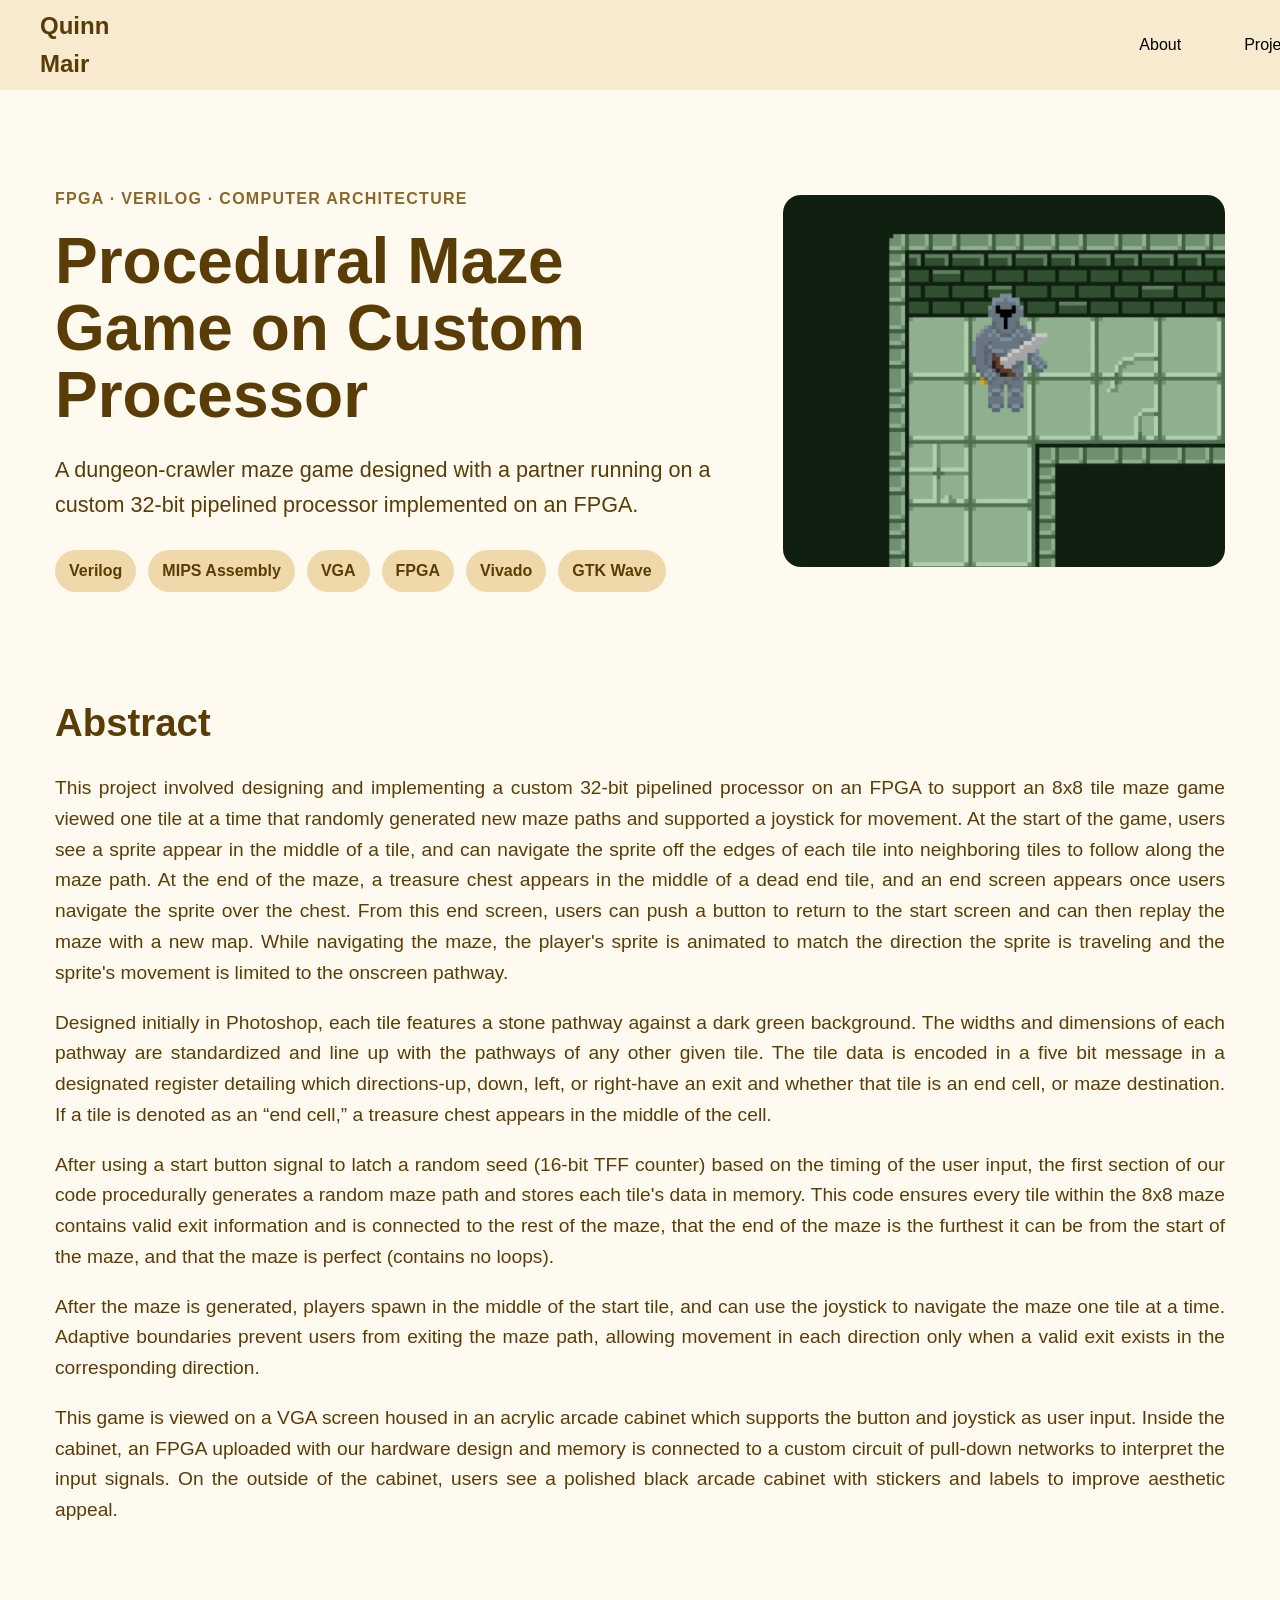
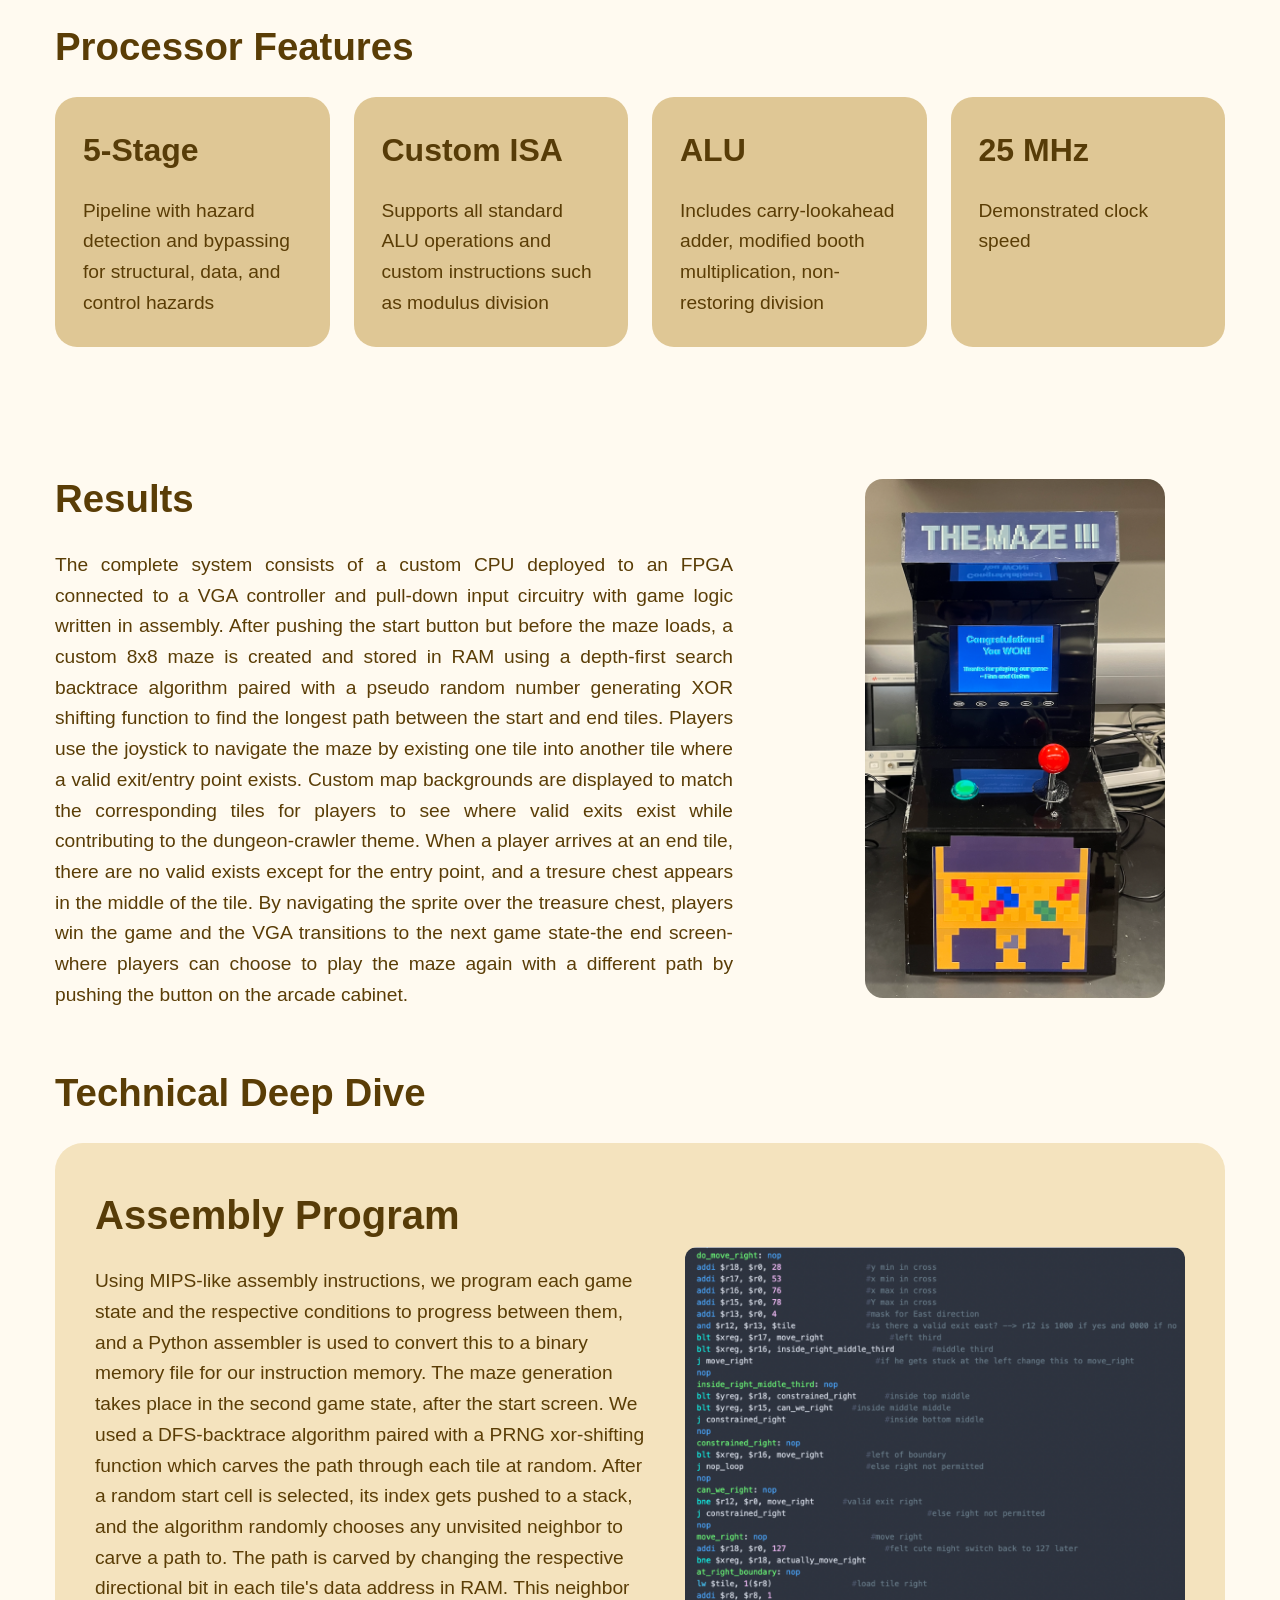
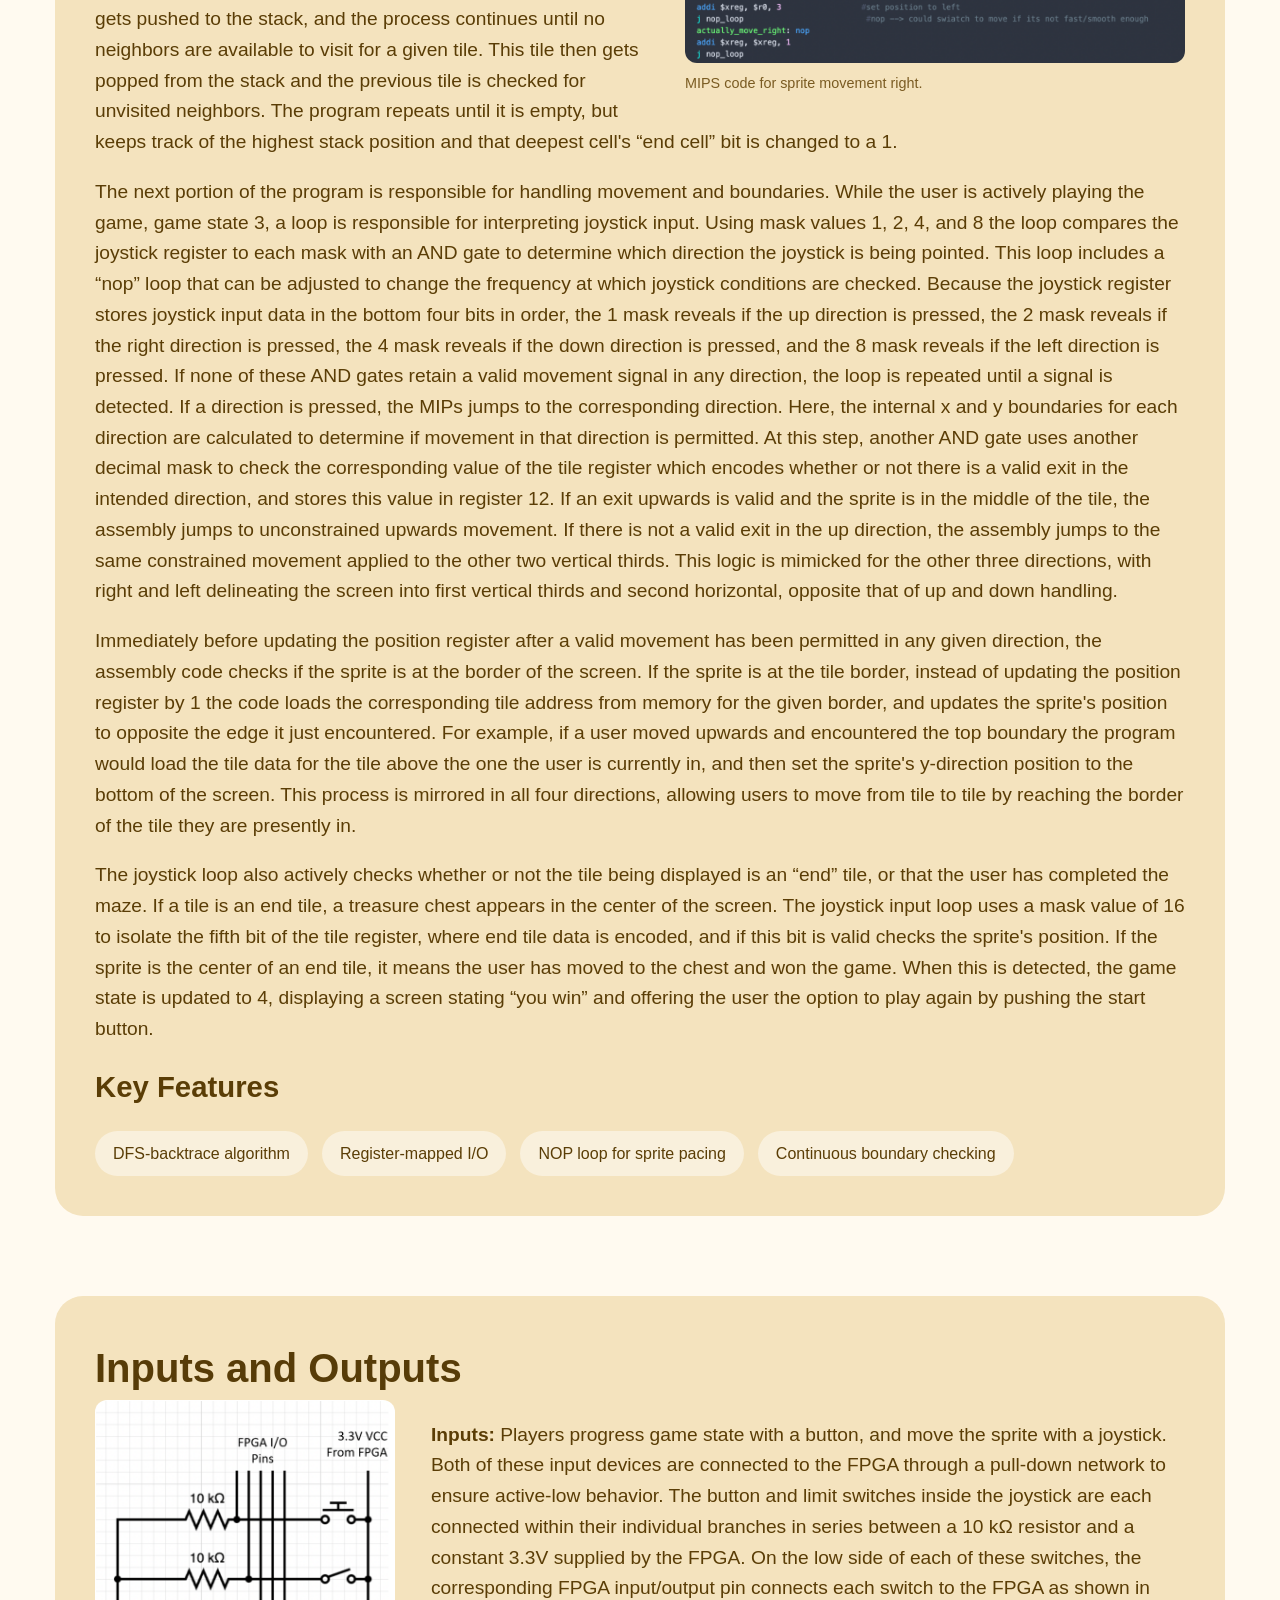
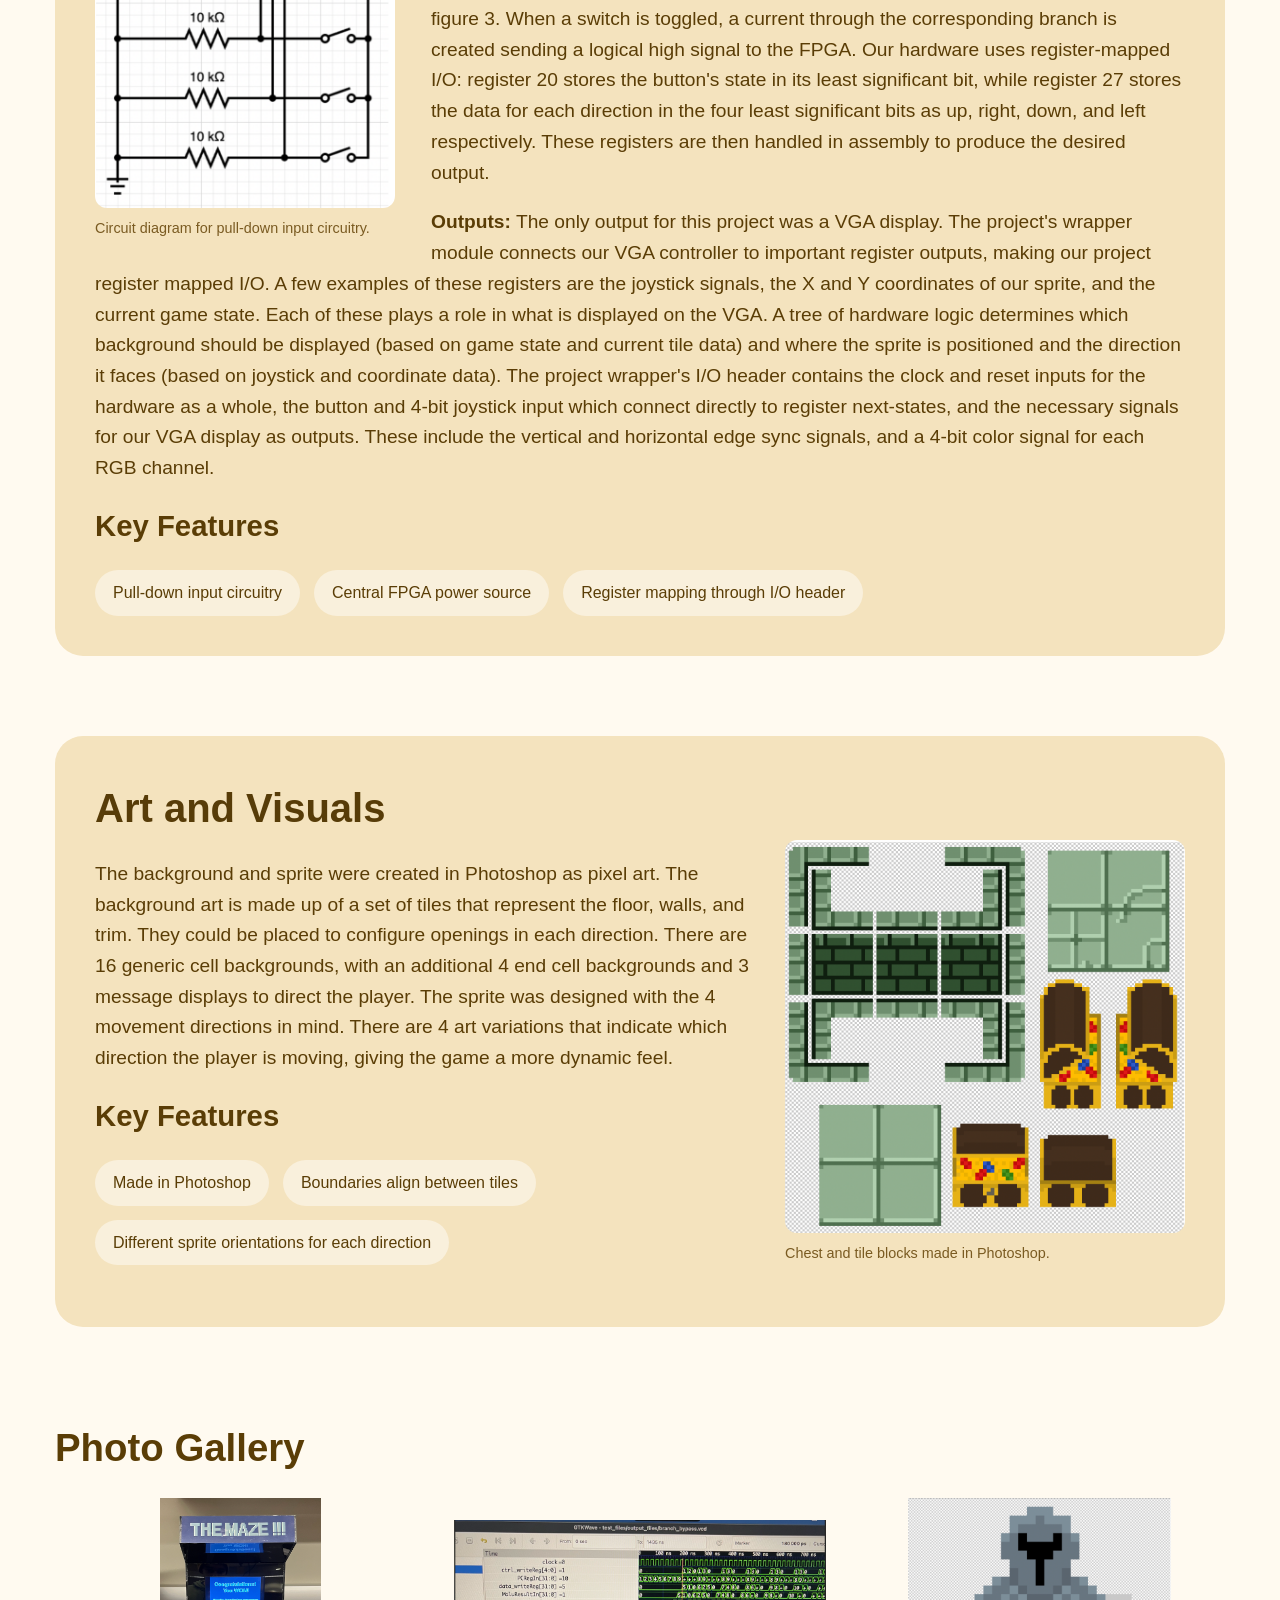
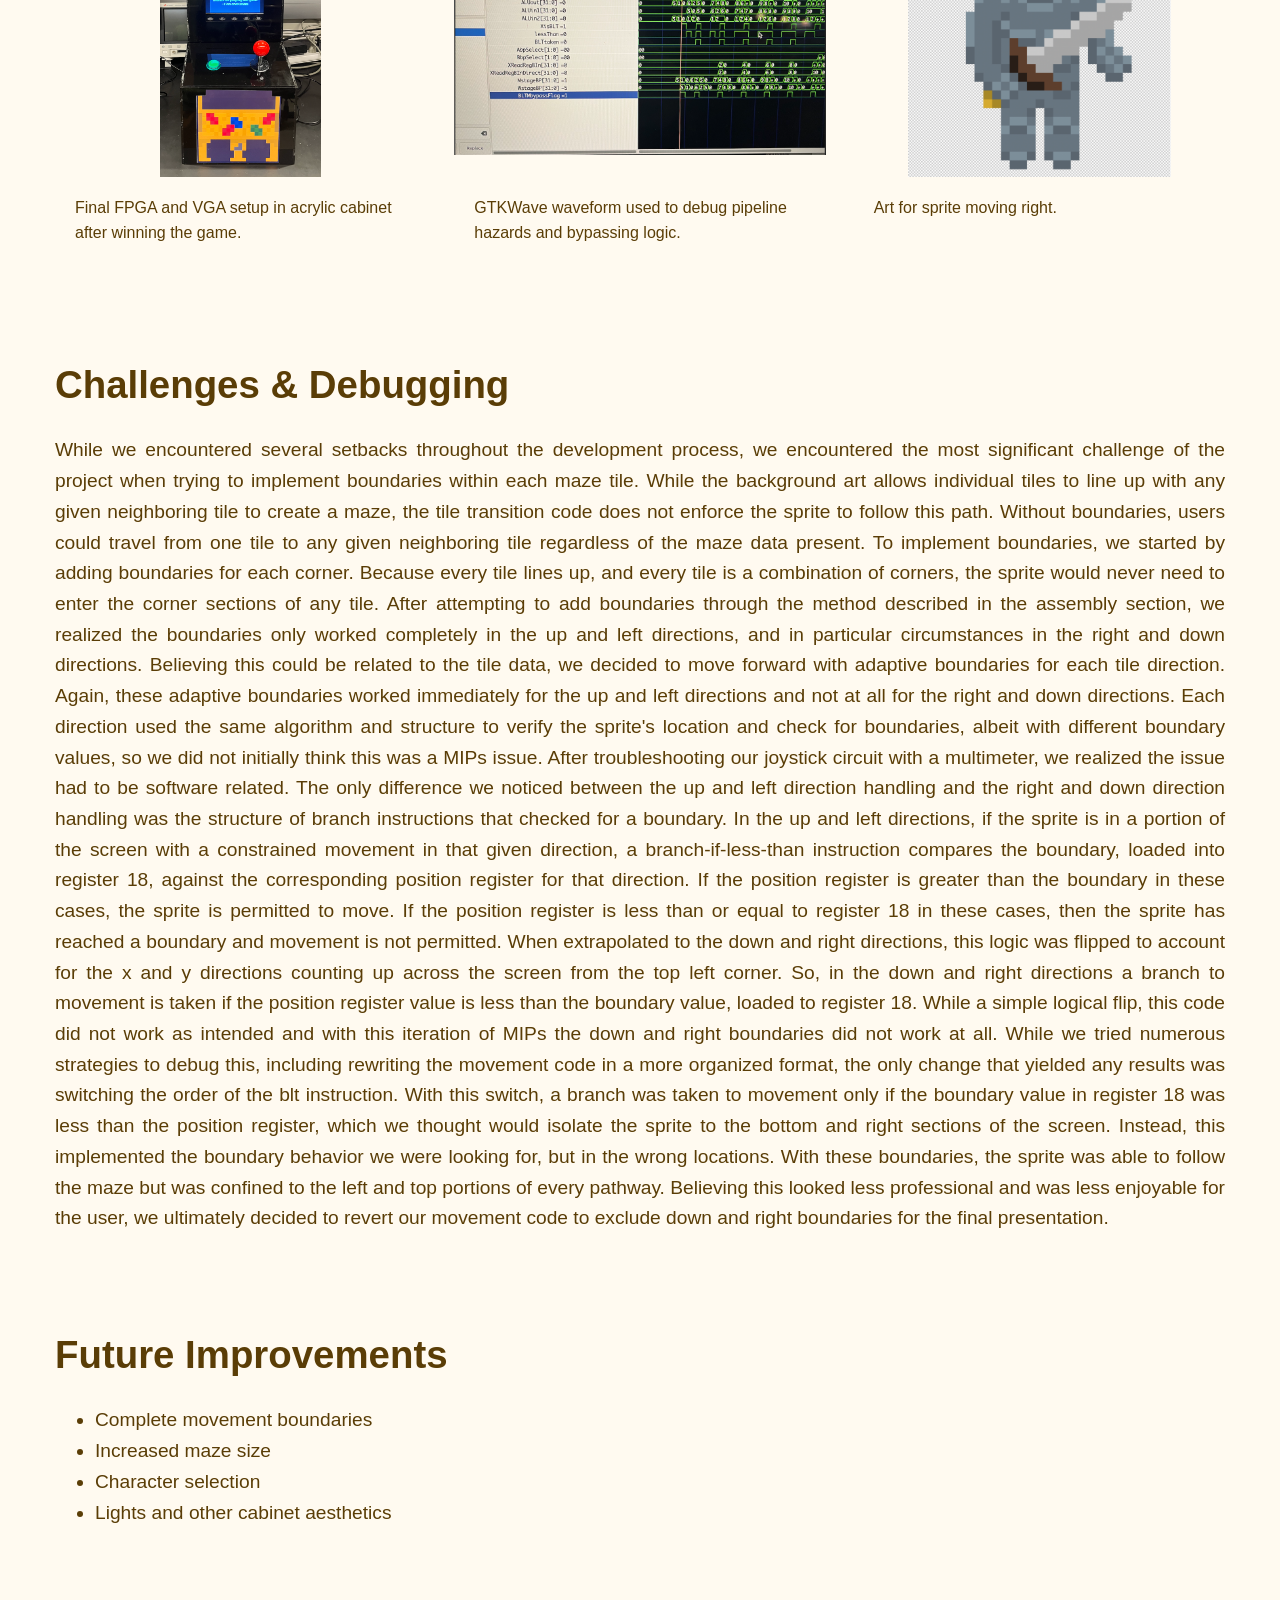
==== 250CPU.html @ e6c14840 "adding new page" ====
<!DOCTYPE html>
<html lang="en">


<head>
    <title>quinnmair.com</title>
    <link rel="stylesheet" href="portfolioStylesheet.css"> 
    <link href="https://fonts.googleapis.com/css2?family=Inter:wght@300;400;600&display=swap" rel="stylesheet">
    <link rel="icon" type="image/png" href="sophHeadshot.png">
</head>

<body>
    <!--Header-->
    <div class="header" id="homepageHeader">
        <h5>Quinn Mair</h5>
        <div class="bannerButtons">
            <a href="portfoliohomepage.html" class="navLink">About</a>
            <a href="projectspage.html" class="navLink">Projects</a>
            <a href="contactlinks.html" class="navLink">Contact</a>    
        </div>
    </div>
    
    <main>

        <section class="hero">
          <div class="hero-text">
            <p class="eyebrow">FPGA · Verilog · Computer Architecture</p>
            <h1>Procedural Maze Game on Custom Processor</h1>
            <p class="subtitle">
              A dungeon-crawler maze game designed with a partner running on a custom 32-bit 
              pipelined processor implemented on an FPGA.
            </p>
    
            <div class="tags">
              <span>Verilog</span>
              <span>MIPS Assembly</span>
              <span>VGA</span>
              <span>FPGA</span>
              <span>Vivado</span>
              <span>GTK Wave</span>
            </div>
          </div>
    
          <img src="mazeTile.ong.png" alt="Maze game running on FPGA" class="hero-image" />
        </section>
    
        <section class="section">
          <h2>Abstract</h2>
          <p class="projectAbstractText">
            This project involved designing and implementing a custom 32-bit pipelined processor on an FPGA to
            support an 8x8 tile maze game viewed one tile at a time that randomly generated new maze paths and 
            supported a joystick for movement. At the start of the game, users see a sprite appear in the 
            middle of a tile, and can navigate the sprite off the edges of each tile into neighboring tiles to follow 
            along the maze path. At the end of the maze, a treasure chest appears in the middle of a dead end tile, and 
            an end screen appears once users navigate the sprite over the chest. From this end screen, users can 
            push a button to return to the start screen and can then replay the maze with a new map. While navigating 
            the maze, the player's sprite is animated to match the direction the sprite is traveling and the sprite's 
            movement is limited to the onscreen pathway.
          </p>
          <p class="projectAbstractText">
            Designed initially in Photoshop, each tile features a stone pathway against a dark green background. 
            The widths and dimensions of each pathway are standardized and line up with the pathways of any other 
            given tile. The tile data is encoded in a five bit message in a designated register detailing which 
            directions-up, down, left, or right-have an exit and whether that tile is an end cell, or maze destination. 
            If a tile is denoted as an “end cell,” a treasure chest appears in the middle of the cell.
          </p>
          <p class="projectAbstractText">
            After using a start button signal to latch a random seed (16-bit TFF counter) based on the timing of the 
            user input, the first section of our code procedurally generates a random maze path and stores each tile's 
            data in memory. This code ensures every tile within the 8x8 maze contains valid exit information and is 
            connected to the rest of the maze, that the end of the maze is the furthest it can be from the start of the 
            maze, and that the maze is perfect (contains no loops). 
          </p>
          <p class="projectAbstractText">
            After the maze is generated, players spawn in the middle of the start tile, and can use the joystick 
            to navigate the maze one tile at a time. Adaptive boundaries prevent users from exiting the maze path, 
            allowing movement in each direction only when a valid exit exists in the corresponding direction. 
          </p>
          <p class="projectAbstractText">
            This game is viewed on a VGA screen housed in an acrylic arcade cabinet which supports the button and 
            joystick as user input. Inside the cabinet, an FPGA uploaded with our hardware design and memory is 
            connected to a custom circuit of pull-down networks to interpret the input signals. On the outside of 
            the cabinet, users see a polished black arcade cabinet with stickers and labels to improve aesthetic appeal. 
          </p>
        </section>
    
        <section class="section">
          <h2>Processor Features</h2>
    
          <div class="results-grid">
            <div class="result-card">
              <h3>5-Stage</h3>
              <p>Pipeline with hazard detection and bypassing for structural, data, and control hazards</p>
            </div>
            <div class="result-card">
              <h3>Custom ISA</h3>
              <p>Supports all standard ALU operations and custom instructions such as modulus division</p>
            </div>
            <div class="result-card">
              <h3>ALU</h3>
              <p>Includes carry-lookahead adder, modified booth multiplication, non-restoring division</p>
            </div>
            <div class="result-card">
              <h3>25 MHz</h3>
              <p>Demonstrated clock speed</p>
            </div>
          </div>
        </section>
    
        <section class="ThreeFiftyresultsSectionSplit">  <!-- class was originally hero-img we think?-->
          <div>
            <h2>Results</h2>
            <p class="projectAbstractText">
              The complete system consists of a custom CPU deployed to an FPGA connected to a VGA controller and
              pull-down input circuitry with game logic written in assembly. After pushing the start button but before the maze loads,
              a custom 8x8 maze is created and stored in RAM using a depth-first search backtrace algorithm paired with a pseudo random 
              number generating XOR shifting function to find the longest path between the start and end tiles. Players use the joystick
              to navigate the maze by existing one tile into another tile where a valid exit/entry point exists. Custom map backgrounds
              are displayed to match the corresponding tiles for players to see where valid exits exist while contributing to the 
              dungeon-crawler theme. When a player arrives at an end tile, there are no valid exists except for the entry point, and a 
              tresure chest appears in the middle of the tile. By navigating the sprite over the treasure chest, players win the game 
              and the VGA transitions to the next game state-the end screen-where players can choose to play the maze again with a 
              different path by pushing the button on the arcade cabinet.
            </p>
            <!-- BULLET POINTS IN RESULTS
            <ul>
              <li>Five-stage instruction pipeline</li>
              <li>Hazard detection and forwarding</li>
              <li>Memory-mapped graphics interface</li>
              <li>VGA timing and pixel generation</li>
            </ul>
            -->
          </div>
    
          <img src="mazePic.png" alt="Full maze arcade cabinet" class="results-image" />
        </section>
    
        <section class="section">
            <h2>Technical Deep Dive</h2>
          
            <div class="deep-dive">
          
              <!-- BLOCK 1 -->
          
              <div class="deep-dive-block">
          
                <div class="deep-dive-text">
                  <h3>Assembly Program</h3>

                  <figure class="wrapped-figure">
                    <img src="movementRightMIPS.png" alt="Assembly code screenshot" />
                    <figcaption>
                      MIPS code for sprite movement right.
                    </figcaption>
                  </figure>
          
                  <p>
                    Using MIPS-like assembly instructions, we program each game state and the respective conditions to progress 
                    between them, and a Python assembler is used to convert this to a binary memory file for our instruction memory. 
                    The maze generation takes place in the second game state, after the start screen. We used a DFS-backtrace algorithm 
                    paired with a PRNG xor-shifting function which carves the path through each tile at random. After a random start 
                    cell is selected, its index gets pushed to a stack, and the algorithm randomly chooses any unvisited neighbor 
                    to carve a path to. The path is carved by changing the respective directional bit in each tile's data address 
                    in RAM. This neighbor gets pushed to the stack, and the process continues until no neighbors are available to 
                    visit for a given tile. This tile then gets popped from the stack and the previous tile is checked for unvisited 
                    neighbors. The program repeats until it is empty, but keeps track of the highest stack position and that deepest 
                    cell's “end cell” bit is changed to a 1.
                  </p>
                  <p>
                    The next portion of the program is responsible for handling movement and boundaries. While the user is actively 
                    playing the game, game state 3, a loop is responsible for interpreting joystick input. Using mask values 1, 2, 4, 
                    and 8 the loop compares the joystick register to each mask with an AND gate to determine which direction the 
                    joystick is being pointed. This loop includes a “nop” loop that can be adjusted to change the frequency at which 
                    joystick conditions are checked. Because the joystick register stores joystick input data in the bottom four bits 
                    in order, the 1 mask reveals if the up direction is pressed, the 2 mask reveals if the right direction is pressed, 
                    the 4 mask reveals if the down direction is pressed, and the 8 mask reveals if the left direction is pressed. If 
                    none of these AND gates retain a valid movement signal in any direction, the loop is repeated until a signal is 
                    detected. If a direction is pressed, the MIPs jumps to the corresponding direction. Here, the internal x and y 
                    boundaries for each direction are calculated to determine if movement in that direction is permitted. At this step, 
                    another AND gate uses another decimal mask to check the corresponding value of the tile register which encodes 
                    whether or not there is a valid exit in the intended direction, and stores this value in register 12.
                    If an exit upwards is valid and the sprite is in the middle of the tile, the assembly jumps to 
                    unconstrained upwards movement. If there is not a valid exit in the up direction, the assembly jumps to the same 
                    constrained movement applied to the other two vertical thirds. This logic is mimicked for the other three directions, 
                    with right and left delineating the screen into first vertical thirds and second horizontal, opposite that of up and 
                    down handling. 
                  </p>
                  <p>
                    Immediately before updating the position register after a valid movement has been permitted in any given direction, 
                    the assembly code checks if the sprite is at the border of the screen. If the sprite is at the tile border, 
                    instead of updating the position register by 1 the code loads the corresponding tile address from memory for the 
                    given border, and updates the sprite's position to opposite the edge it just encountered. For example, if a user 
                    moved upwards and encountered the top boundary the program would load the tile data for the tile above the one the 
                    user is currently in, and then set the sprite's y-direction position to the bottom of the screen. This process is 
                    mirrored in all four directions, allowing users to move from tile to tile by reaching the border of the tile they 
                    are presently in. 
                  </p>
                  <p>
                    The joystick loop also actively checks whether or not the tile being displayed is an “end” tile, or that the user 
                    has completed the maze. If a tile is an end tile, a treasure chest appears in the center of the screen. The joystick 
                    input loop uses a mask value of 16 to isolate the fifth bit of the tile register, where end tile data is encoded, 
                    and if this bit is valid checks the sprite's position. If the sprite is the center of an end tile, it means the user 
                    has moved to the chest and won the game. When this is detected, the game state is updated to 4, displaying a screen 
                    stating “you win” and offering the user the option to play again by pushing the start button. 
                  </p>
          
                  <div class="highlight-box">
                    <h4>Key Features</h4>
                    <ul class="feature-list">
                      <li>DFS-backtrace algorithm</li>
                      <li>Register-mapped I/O</li>
                      <li>NOP loop for sprite pacing</li>
                      <li>Continuous boundary checking</li>
                    </ul>
                  </div>
                </div>
          
          
              </div>
          
              <!-- BLOCK 2 -->
          
              <div class="deep-dive-block reverse">
        
          
                <div class="deep-dive-text">
                  <h3>Inputs and Outputs</h3>

                  <figure class="wrapped-figure left">
                    <img src="350MazeIODiagram.png" alt="I/O circuit diagram" />
                    <figcaption>
                      Circuit diagram for pull-down input circuitry.
                    </figcaption>
                  </figure>
          
                  <p>
                    <strong>Inputs:</strong> Players progress game state with a button, and move the sprite with a joystick. Both of 
                    these input devices are connected to the FPGA through a pull-down network to ensure active-low behavior. The button 
                    and limit switches inside the joystick are each connected within their individual branches in series between a 10 kΩ 
                    resistor and a constant 3.3V supplied by the FPGA. On the low side of each of these switches, the corresponding FPGA 
                    input/output pin connects each switch to the FPGA as shown in figure 3. When a switch is toggled, a current through 
                    the corresponding branch is created sending a logical high signal to the FPGA. Our hardware uses register-mapped I/O: 
                    register 20 stores the button's state in its least significant bit, while register 27 stores the data for each 
                    direction in the four least significant bits as up, right, down, and left respectively. These registers are then 
                    handled in assembly to produce the desired output.
                  </p>
          
                  <p>
                    <strong>Outputs:</strong> The only output for this project was a VGA display. The project's wrapper module 
                    connects our VGA controller to important register outputs, making our project register mapped I/O. A few examples 
                    of these registers are the joystick signals, the X and Y coordinates of our sprite, and the current game state. 
                    Each of these plays a role in what is displayed on the VGA. A tree of hardware logic determines which background 
                    should be displayed (based on game state and current tile data) and where the sprite is positioned and the direction 
                    it faces (based on joystick and coordinate data). The project wrapper's I/O header contains the clock and reset 
                    inputs for the hardware as a whole, the button and 4-bit joystick input which connect directly to register 
                    next-states, and the necessary signals for our VGA display as outputs. These include the vertical and horizontal 
                    edge sync signals, and a 4-bit color signal for each RGB channel.
                  </p>

          
                  <div class="highlight-box">
                    <h4>Key Features</h4>
                    <ul class="feature-list">
                      <li>Pull-down input circuitry</li>
                      <li>Central FPGA power source</li>
                      <li>Register mapping through I/O header</li>
                    </ul>
                  </div>
                </div>

          
              </div>

              <!-- BLOCK 3 -->
          
              <div class="deep-dive-block">
          
                <div class="deep-dive-text">
                  <h3>Art and Visuals</h3>

                  <figure class="wrapped-figure art">
                    <img src="350CPUArt.png" alt="Sample chest and tile blocks" />
                    <figcaption>
                      Chest and tile blocks made in Photoshop.
                    </figcaption>
                  </figure>
          
                  <p>
                    The background and sprite were created in Photoshop as pixel art. The background art is made up of a set of 
                    tiles that represent the floor, walls, and trim. They could be placed to configure openings in each direction. 
                    There are 16 generic cell backgrounds, with an additional 4 end cell backgrounds and 3 message displays to direct 
                    the player. The sprite was designed with the 4 movement directions in mind. There are 4 art variations that 
                    indicate which direction the player is moving, giving the game a more dynamic feel.
                  </p>
          
                  <div class="highlight-box">
                    <h4>Key Features</h4>
                    <ul class="feature-list">
                      <li>Made in Photoshop</li>
                      <li>Boundaries align between tiles</li>
                      <li>Different sprite orientations for each direction</li>
                    </ul>
                  </div>
                </div>
          
          
              </div>

            </div>
          </section>

          
          <!-- PHOTO GALLERY -->


        <section class="section">
        <h2>Photo Gallery</h2>

        <div class="gallery">

            <figure class="gallery-item">
            <img src="mazePic.png" alt="Full VGA setup and display cabinet" />
            <figcaption>
                Final FPGA and VGA setup in acrylic cabinet after winning the game.
            </figcaption>
            </figure>

            <figure class="gallery-item">
            <img src="GTKwaveSS.png" alt="Simulation waveform" />
            <figcaption>
                GTKWave waveform used to debug pipeline hazards and bypassing logic.
            </figcaption>
            </figure>

            <figure class="gallery-item">
            <img src="350SpriteRight.png" alt="Sample sprite image" />
            <figcaption>
                Art for sprite moving right.
            </figcaption>
            </figure>

        </div>
        </section>
    
        <section class="section">
          <h2>Challenges & Debugging</h2>
          <p class="projectAbstractText">
            While we encountered several setbacks throughout the development process, we encountered the most significant challenge 
            of the project when trying to implement boundaries within each maze tile. While the background art allows individual tiles 
            to line up with any given neighboring tile to create a maze, the tile transition code does not enforce the sprite to follow 
            this path. Without boundaries, users could travel from one tile to any given neighboring tile regardless of the maze data 
            present. To implement boundaries, we started by adding boundaries for each corner. Because every tile lines up, and every 
            tile is a combination of corners, the sprite would never need to enter the corner sections of any tile. After attempting to 
            add boundaries through the method described in the assembly section, we realized the boundaries only worked completely in 
            the up and left directions, and in particular circumstances in the right and down directions. Believing this could be 
            related to the tile data, we decided to move forward with adaptive boundaries for each tile direction. Again, these adaptive 
            boundaries worked immediately for the up and left directions and not at all for the right and down directions. Each 
            direction used the same algorithm and structure to verify the sprite's location and check for boundaries, albeit with 
            different boundary values, so we did not initially think this was a MIPs issue. After troubleshooting our joystick circuit 
            with a multimeter, we realized the issue had to be software related. The only difference we noticed between the up and left 
            direction handling and the right and down direction handling was the structure of branch instructions that checked for a 
            boundary. In the up and left directions, if the sprite is in a portion of the screen with a constrained movement in that 
            given direction, a branch-if-less-than instruction compares the boundary, loaded into register 18, against the corresponding 
            position register for that direction. If the position register is greater than the boundary in these cases, the sprite is 
            permitted to move. If the position register is less than or equal to register 18 in these cases, then the sprite has reached 
            a boundary and movement is not permitted. When extrapolated to the down and right directions, this logic was flipped to 
            account for the x and y directions counting up across the screen from the top left corner. So, in the down and right directions 
            a branch to movement is taken if the position register value is less than the boundary value, loaded to register 18. While a 
            simple logical flip, this code did not work as intended and with this iteration of MIPs the down and right boundaries did 
            not work at all. While we tried numerous strategies to debug this, including rewriting the movement code in a more organized 
            format, the only change that yielded any results was switching the order of the blt instruction. With this switch, a branch 
            was taken to movement only if the boundary value in register 18 was less than the position register, which we thought would 
            isolate the sprite to the bottom and right sections of the screen. Instead, this implemented the boundary behavior we were 
            looking for, but in the wrong locations. With these boundaries, the sprite was able to follow the maze but was confined to 
            the left and top portions of every pathway. Believing this looked less professional and was less enjoyable for the user, we 
            ultimately decided to revert our movement code to exclude down and right boundaries for the final presentation. 
          </p>
        </section>
    
        <section class="section">
          <h2>Future Improvements</h2>
          <ul>
            <li>Complete movement boundaries</li>
            <li>Increased maze size</li>
            <li>Character selection</li>
            <li>Lights and other cabinet aesthetics</li>
          </ul>
        </section>
    
      </main>

</body>


</html>
---- portfolioStylesheet.css ----
body {
  margin: 0;
  padding: 0;
  overflow-x: hidden; /* cuts off overflowing width*/
  overflow-y: auto;  /*gives scroll bar when scrolling-switch to scroll to turn off*/
  font-family: 'Inter', sans-serif;
  background-color: #fff8ea;
}

/*Header*/

.header{
  display: flex;
  position: sticky; /*sticks when scrolling */
  top: 0; /* Sticks to the top of the viewport when scrolled */
  justify-content: left; /* centers items horizontally */
  align-items: center;     /* centers items vertically */
  height: 10vh;           /* optional, to center items in full view height  or use px for pixels*/
  background-color: #f8eace;
  gap: 110vh;  /*gap between items in flexbox*/
  padding: 0 40px;
}

.bannerButtons{
  display: flex;
  justify-content: center; /* centers items horizontally */
  align-items: center;     /* centers items vertically */
  gap: 7vh;  /*gap between items in flexbox*/
  padding: 0 40px;
}

.navLink{
  text-decoration: none;   /* removes default underline */
  color: #000;             /* or white if dark background */
  font-weight: 500;
  position: relative;      /* needed for underline animation */
  gap: 40vh;  /*gap between items in flexbox*/
}

.navLink::after {
  content: "";
  position: absolute;
  left: 0;
  bottom: -3px;            /* space below text */
  width: 0%;
  height: 2px;
  background-color: currentColor;  /* matches text color */
  transition: width 0.3s ease;
}

.navLink:hover::after {
  width: 100%;
}

/* About Info */

.pageHeadText{
  margin-top: 4%;
  margin-bottom: 3%
}

.homepagePanel{
  display: flex;
  width: 90%; 
  height: 100%;
  margin-left: 5%;  /* Add margin to the left */
  margin-right: 5%; /* Add margin to the right */
  margin-bottom: 10%;
  margin-top: 2%;
  justify-content: center;
  align-items: top;
  padding: 30;
  gap: 60px;
}

.panelText{
  display: flex;
  flex-direction: column;
  padding: 10;
  align-items: top;
  width: 100%;
}

.panelImage{
  display: flex;
  margin-top: 4%;
  flex-direction: column;
  padding: 10;
  align-items: top;
}

.image-fixed {
  width: 360px; /* 3:2 pixels width to height ratio */ 
  height: 480px;
}

.bannerButton{
  padding: 10px 20px;
  background-color: #f8eace;   /* slightly different than background */
  color: #452f04;
  border: none;                /* removes border */
  border-radius: 8px;          /* subtle rounding */
  cursor: pointer;             /* pointer finger on hover */
  transition: background-color 0.2s ease;
  font-size: 16px;
}

.bannerButton:hover {
  background-color: #fdd893;   /* slightly lighter on hover */
}

h3{
  font-size: 30pt;
  color: #573c08;
  margin: 0;
}

h4{
  font-size: 22pt;
  padding: 0;
  white-space: nowrap;
  margin: 0;
}

h5{
  font-size: 18pt;
  color: #573c08;
}

#aboutMeText{
  margin-top: 10px;
  font-size: 15pt;
  line-height: 1.5;
  padding: 0;
  padding: 0;
  color: #573c08;
  text-align: justify;
}

#aboutMeTitle{
  margin-top: 5px;
  color: #573c08;;
}


/* ProjectPage Style */

#ProjPageHeadText{
  margin-top: 3%;
  margin-bottom: 1%;
}

.projectGrid {
  display: grid;
  grid-template-columns: repeat(3, 300px);
  justify-content: center;   /* centers the whole grid */
  gap: 24px;
  max-width: 1200px;
  margin: 50px auto;
}

.projectCard {
  display: flex;
  flex-direction: column;
  text-decoration: none;
  color: white;
  background-color: #dbc7a0;
  border-radius: 22px;
  overflow: hidden;
  padding: 26px;
  cursor: pointer;
  transition: transform 0.2s ease, box-shadow 0.2s ease;
  height: 480px;
}

.projectCard:hover {
  transform: translateY(-4px);
  box-shadow: 0 18px 35px rgba(0, 0, 0, 0.18);
}

.projectCard img {
  width: 100%;
  height: 300px;
  object-fit: contain;
  border-radius: 16px;
  margin-bottom: 28px;
}

.projectImageBox {
  width: 100%;
  height: 160px;          /* or use aspect-ratio below */
  border-radius: 14px;
  overflow: hidden;
}

.projectImageBox img {
  width: 100%;
  height: 100%;
  object-fit: cover;      /*  fills box */
  display: block;
}

.projectCard:active {
  transform: translateY(-1px);
}

.projectCardText h3 {
  font-size: 1.6rem;
  margin: 20px 0 20px 0;    /*margin: top right bottom left */
}

.projectCardText p {
  font-size: 0.9rem;
  line-height: 1.5;
  margin: 0 0 20px 0;
  color: #3f2b02
}



/* Single Project Page Styling */


* {
  box-sizing: border-box;
}

body {
  margin: 0;
  font-family: Arial, sans-serif;
  background: #fffaf0;
  color: #5a3d06;
  line-height: 1.6;
}

.navbar {
  height: 92px;
  padding: 0 36px;
  background: #f7e7c5;
  display: flex;
  align-items: center;
  justify-content: space-between;
}

.logo {
  font-size: 1.7rem;
  font-weight: 700;
  color: #5a3d06;
  text-decoration: none;
}

nav a {
  margin-left: 48px;
  color: #111;
  text-decoration: none;
  font-size: 1.1rem;
}

main {
  max-width: 1250px;
  margin: 0 auto;
  padding: 80px 40px;
}

.hero {
  display: grid;
  grid-template-columns: 1.2fr 0.8fr;
  gap: 64px;
  align-items: center;
  margin-bottom: 100px;
}

.projectAbstractText{
  text-align: justify;
}

.eyebrow {
  font-weight: 700;
  letter-spacing: 0.08em;
  text-transform: uppercase;
  color: #8a6827;
}

h1 {
  font-size: 4rem;
  line-height: 1.05;
  margin: 12px 0 24px;
}

.subtitle {
  font-size: 1.35rem;
  max-width: 720px;
}

.tags {
  display: flex;
  flex-wrap: wrap;
  gap: 12px;
  margin-top: 28px;
}

.tags span {
  background: #efd9aa;
  padding: 8px 14px;
  border-radius: 999px;
  font-weight: 700;
}

.hero-image,
.content-image {
  width: 100%;
  border-radius: 18px;
  object-fit: cover;
}

.section {
  margin-bottom: 90px;
}

.section h2 {
  font-size: 2.4rem;
  margin-bottom: 20px;
}

.ThreeFiftyresultsSectionSplit p,
.ThreeFiftyresultsSectionSplit li {
  font-size: 1.2rem;
  line-height: 1.6;
}

.ThreeFiftyresultsSectionSplit h2 {
  font-size: 2.4rem;
  margin-bottom: 20px;
}

.ThreeFiftyresultsSectionSplit ul {
  margin-top: 24px;
  padding-left: 32px;
}

.ThreeFiftyresultsSectionSplit{
  display: grid;
  grid-template-columns: 1fr 420px;
  justify-items: center;
  justify-content: center;
  gap: 72px;
}

.results-image{
  height: auto;
  width: 300px;
  margin-top: 10%;
  border-radius: 18px;
}

.results-imageBridge{     /* Nyakuza bridge results pic */
  height: 560px;
  width: auto;
  margin-top: 10%;
  border-radius: 18px;
}

.section p,
.section li {
  font-size: 1.2rem;
}

.results-grid,
.card-grid {
  display: grid;
  grid-template-columns: repeat(4, 1fr);
  gap: 24px;
}

.result-card,
.info-card {
  background: #dfc795;
  padding: 28px;
  border-radius: 22px;
}

.result-card h3 {
  font-size: 2rem;
  margin: 0;
}

.result-card p,
.info-card p {
  margin-bottom: 0;
}


/* =========================================
   TECHNICAL DEEP DIVE
========================================= */

.deep-dive {
  display: flex;
  flex-direction: column;
  gap: 80px;
}

.deep-dive-block {
  /*
  display: grid;
  grid-template-columns: 1fr 1.1fr;
  gap: 48px;
  align-items: start; */

  background: #f4e3be;
  border-radius: 28px;
  padding: 40px;
}

.wrapped-figure {
  float: right;
  width: 500px;
  max-width: 50%;
  margin: 0 0 24px 36px;
}

.wrapped-figure img {
  width: 100%;
  height: auto;
  display: block;
  border-radius: 12px;
}

.wrapped-figure figcaption {
  margin-top: 10px;
  font-size: 0.9rem;
  line-height: 1.4;
  color: #7a5b22;
}

.split {
  display: grid;
  grid-template-columns: 1fr 1fr;
  gap: 48px;
  align-items: center;
}

.feature-list {
  display: flex;
  flex-wrap: wrap;
  gap: 14px;

  list-style: none;
  padding: 0;
  margin: 20px 0 0 0;
}

.feature-list li {
  background: rgba(255,255,255,0.45);

  padding: 10px 18px;
  border-radius: 999px;

  font-size: 1rem;
  font-weight: 500;
}

.wrapped-figure.left {          /* Second deep dive for 350 */
  float: left;
  width: 300px;
  max-width: 50%;
  margin: 0 36px 24px 0;
}

.wrapped-figure.art{          /* Third deep dive for 350 */
  float: right;
  width: 400px;
  max-width: 50%;
  margin: 0 0 24px 36px;
}

/* =========================================
   PHOTO GALLERY
========================================= */

.gallery {
  display: grid;
  grid-template-columns: repeat(3, 1fr);
  gap: 28px;
}

.gallery-item {
  margin: 0;
  /* background: #f4e3be; */
  border-radius: 22px;
  overflow: hidden;

  transition: transform 0.25s ease;
}

.gallery-item:hover {
  transform: translateY(-6px);
}

.gallery-item img {
  width: 100%;
  aspect-ratio: 4 / 3;
  object-fit: contain;
  display: block;
}

.gallery-item figcaption {
  padding: 18px 20px;

  font-size: 1rem;
  line-height: 1.6;

  color: #5a3d06;
}


/*Bridge photo gallery*/


.gallery-item-bridge {
  margin: 0;
  /* background: #f4e3be; */
  /*border-radius: 22px; */
  overflow: hidden;

  transition: transform 0.25s ease;
}

.gallery-item-bridge img {
  width: 100%;
  aspect-ratio: 4 / 3;
  object-fit: contain;
  display: block;
}

.gallery-item-bridge figcaption {
  padding: 10px 20px; 

  font-size: 1rem;
  line-height: 1.6;
  text-align: center;

  color: #5a3d06;
}


/*End bridge photo gallery*/


@media (max-width: 900px) {
  .hero,
  .split {
    grid-template-columns: 1fr;
  }

  .results-grid,
  .card-grid,
  .gallery {
    grid-template-columns: 1fr;
  }

  h1 {
    font-size: 2.7rem;
  }

  nav a {
    margin-left: 20px;
  }

  main {
    padding: 50px 24px;
  }
}




/* =========================================
   Audio Windowing
========================================= */

.audioProcessFigure img{
  height: auto;
  width: 480px;
}

.audio-results-figure-grid {
  display: grid;
  grid-template-columns: repeat(2, 1fr);
  gap: 40px;

  margin-top: 40px;
  margin-bottom: 20px;
}

.audio-results-figure {
  margin: 0;
  text-align: center;
}

.audio-results-figure img {
  width: 100%;
  max-width: 550px;

  border-radius: 18px;

  display: block;
  margin: 0 auto 18px auto;
}

.audio-results-figure figcaption {
  font-size: 1rem;
  line-height: 1.6;

  color: #5a3d06;
}

.audio-results-caption {
  text-align: center;

  font-size: 1.2rem;
  font-style: italic;

  margin-top: 30px;
}

.audio-results-figure-single {
  margin: 50px auto 0 auto;
  text-align: center;
}

.audio-results-figure-single img {
  width: 100%;
  max-width: 900px;
  height: auto;

  display: block;
  margin: 0 auto;

  border-radius: 18px;
}

.audio-results-figure-single figcaption {
  margin-top: 18px;

  font-size: 1rem;
  line-height: 1.6;

  color: #5a3d06;
}

#audioFig4{
  height: auto;
  width: 200px;
}

/* =========================================
   LBLLC
========================================= */

.timeline {
  position: relative;

  margin-top: 50px;
  margin-left: 30px;

  border-left: 4px solid #dbc7a0;
}

.timeline-item {
  position: relative;
  padding-left: 40px;
  padding-bottom: 50px;
}

.timeline-dot {
  position: absolute;

  left: -12px;
  top: 6px;

  width: 20px;
  height: 20px;

  border-radius: 50%;

  background: #573c08;
  border: 4px solid #dbc7a0;
}

.timeline-content h3 {
  margin-top: 0;
  margin-bottom: 12px;

  color: #573c08;
  font-size: 1.6rem;
}

.timeline-content p {
  margin: 0;
}

.timeline-date {
  font-size: 0.9rem;
  font-weight: 700;
  letter-spacing: 0.05em;
  text-transform: uppercase;

  color: #8a6827;

  margin-bottom: 8px;
}
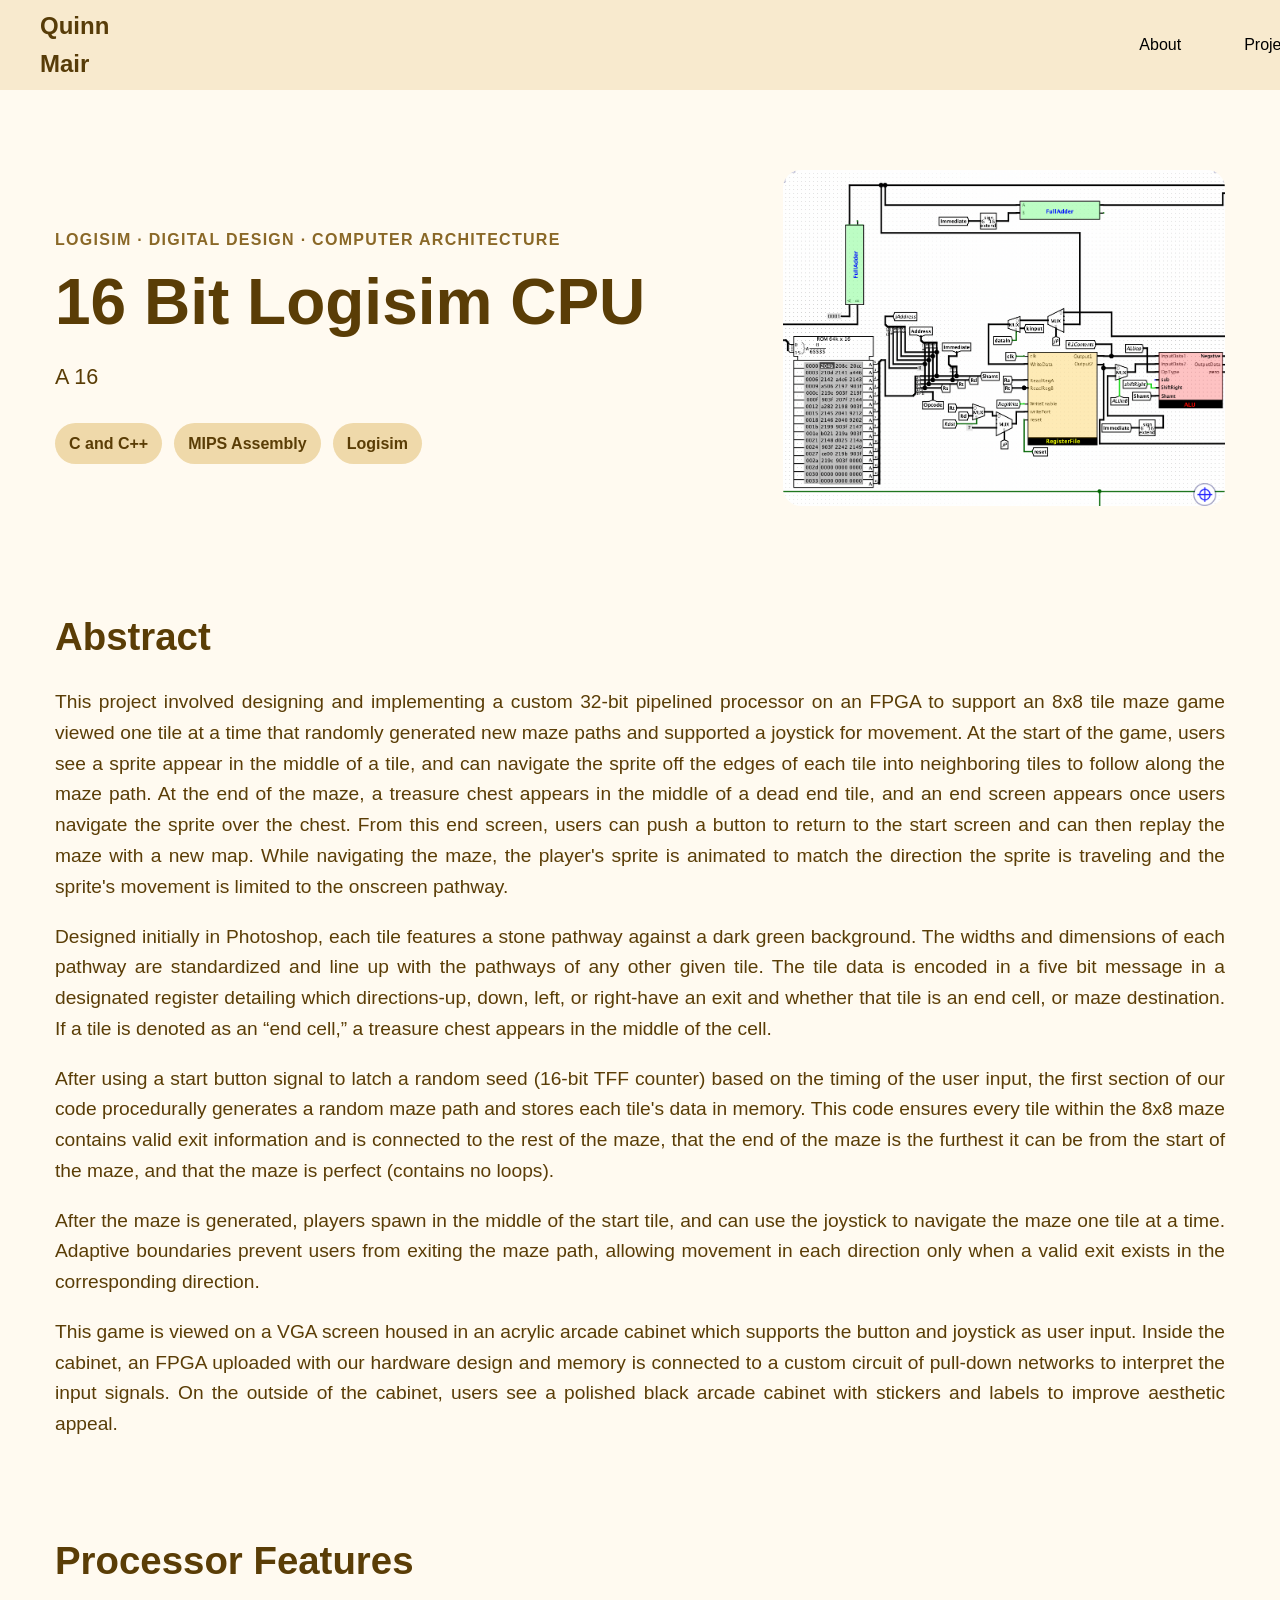
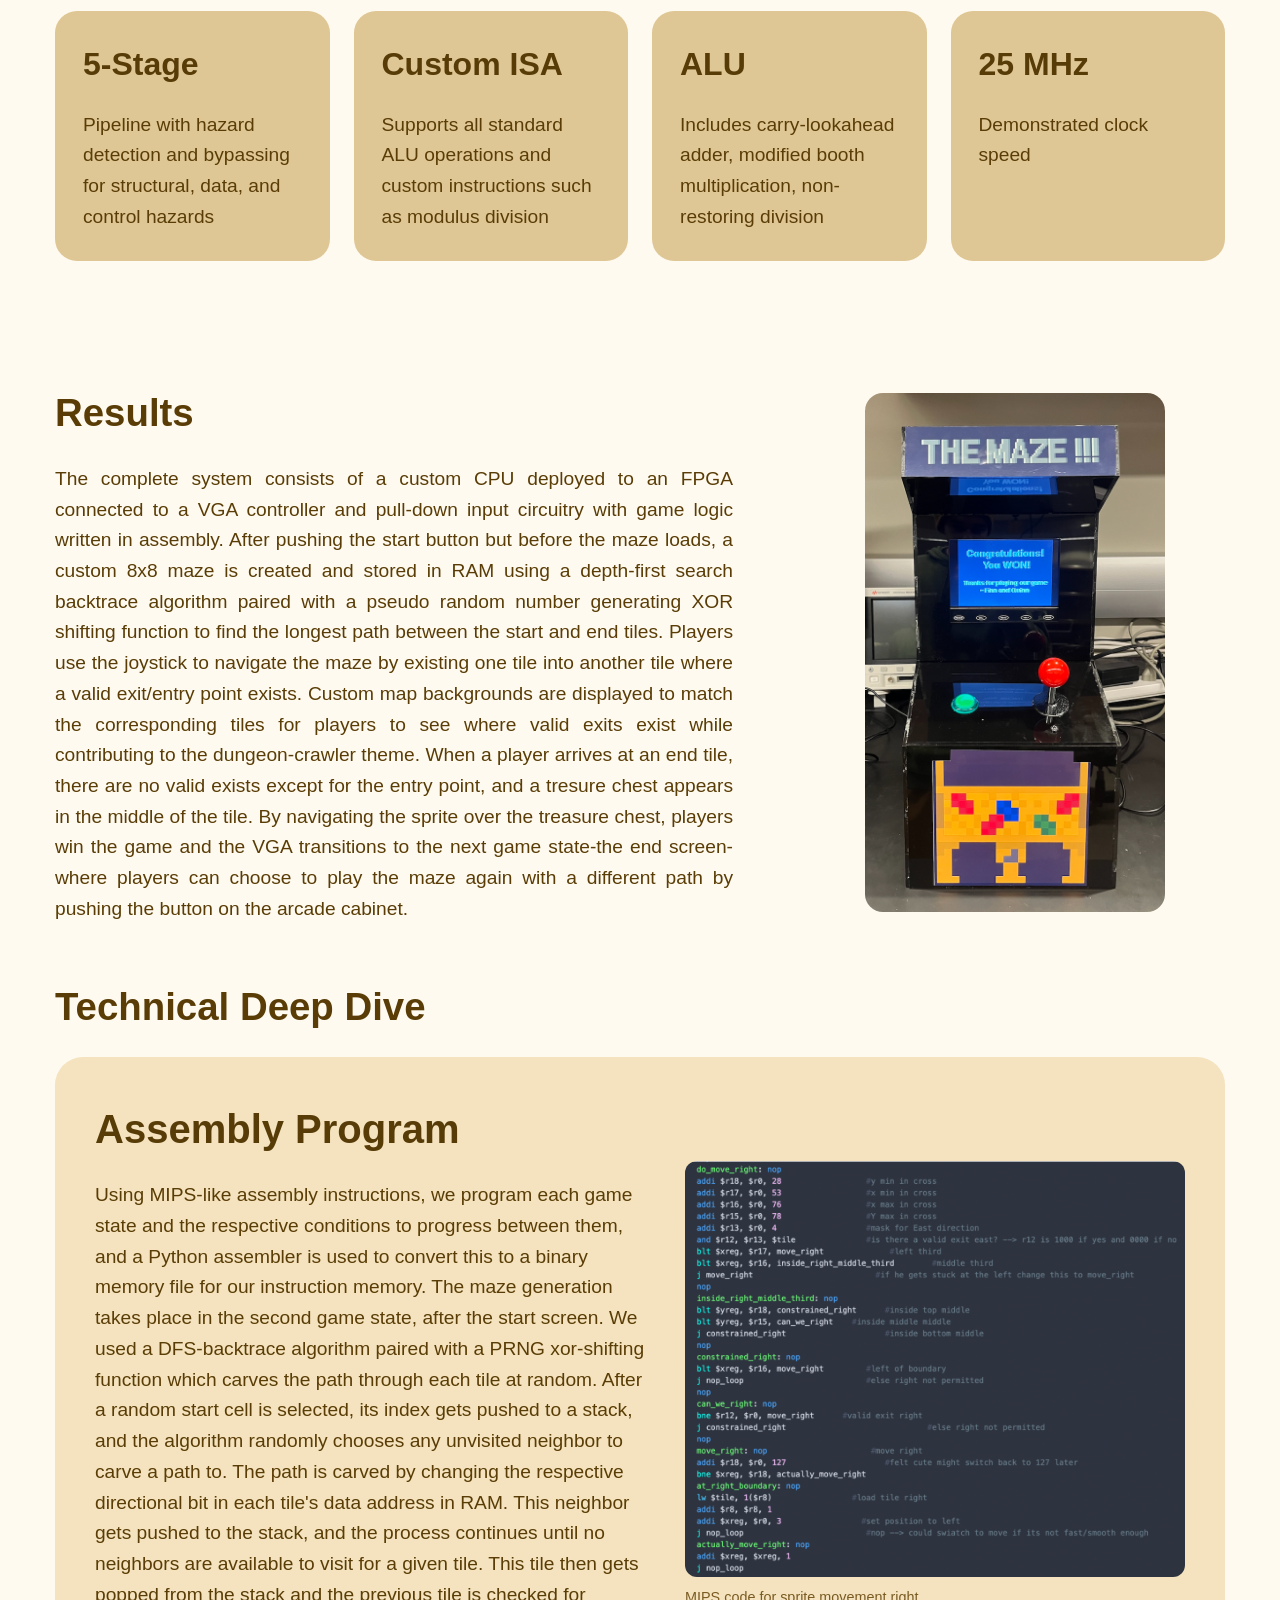
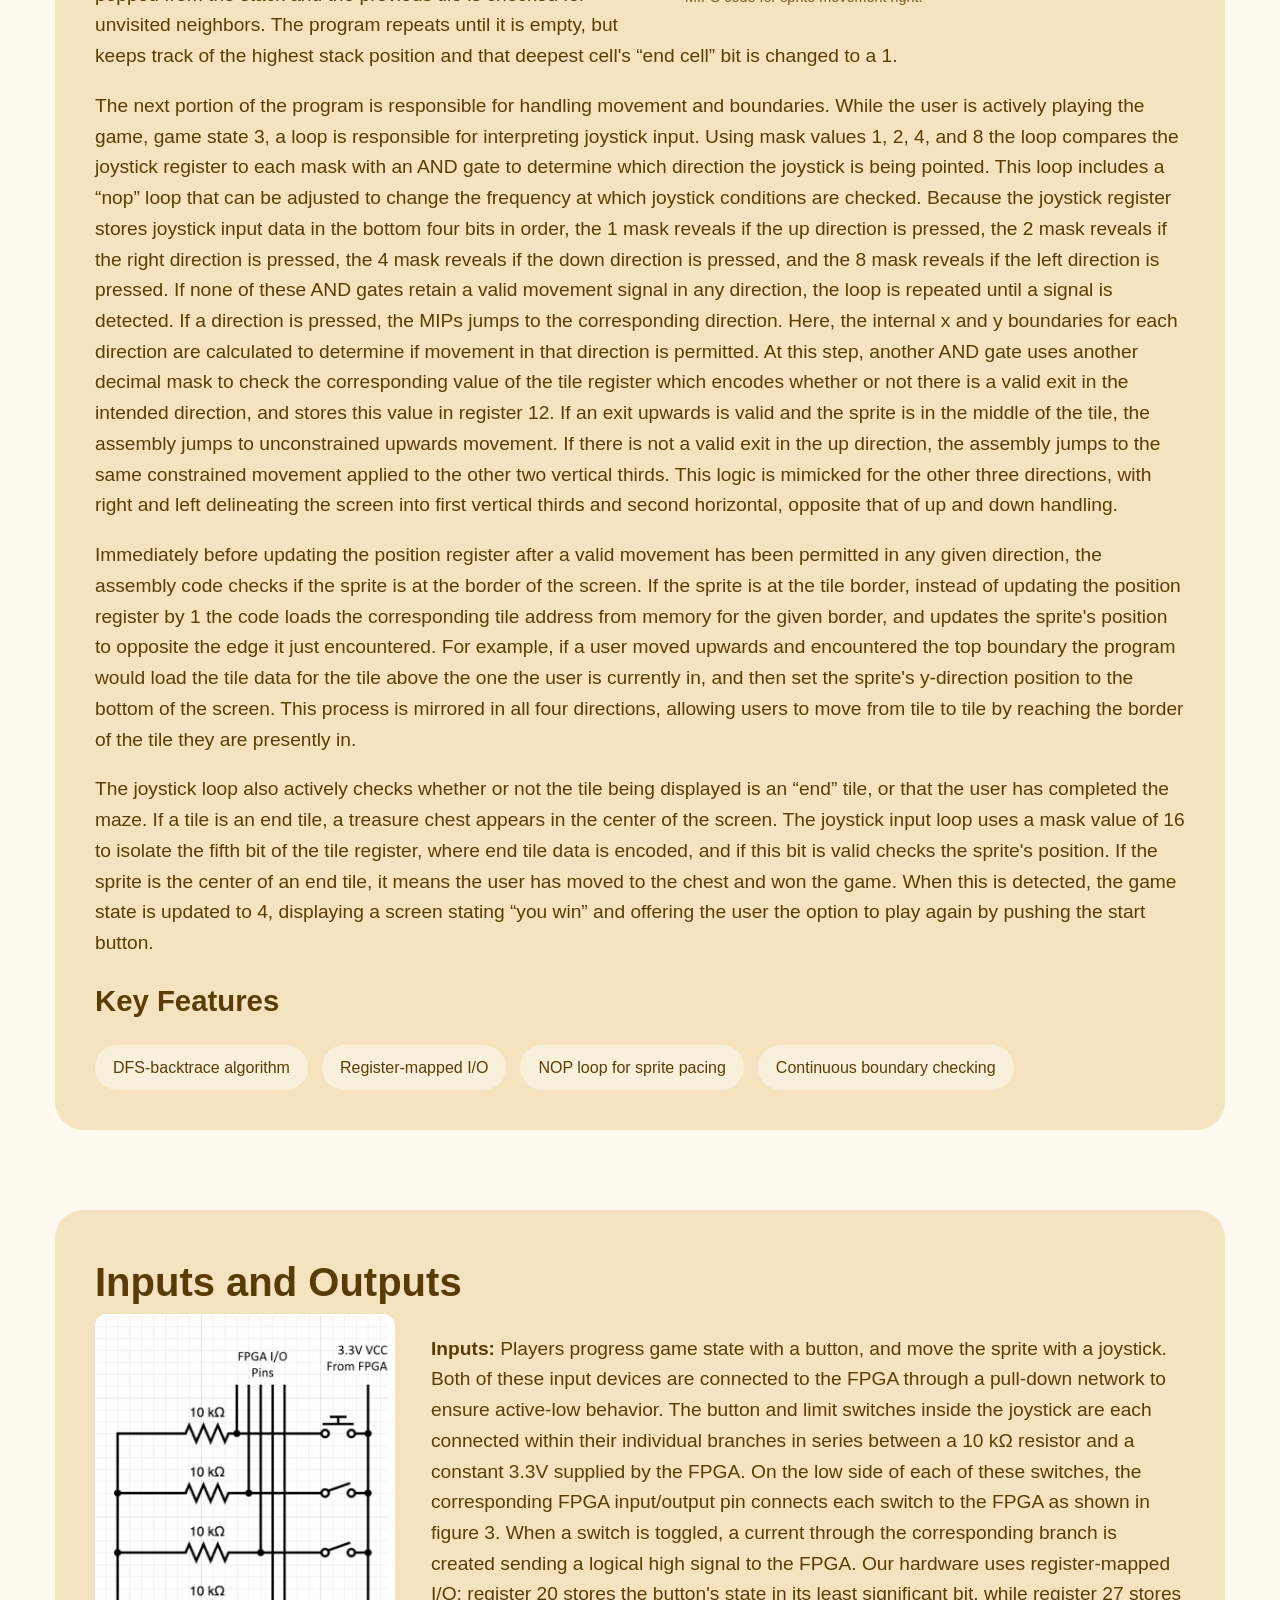
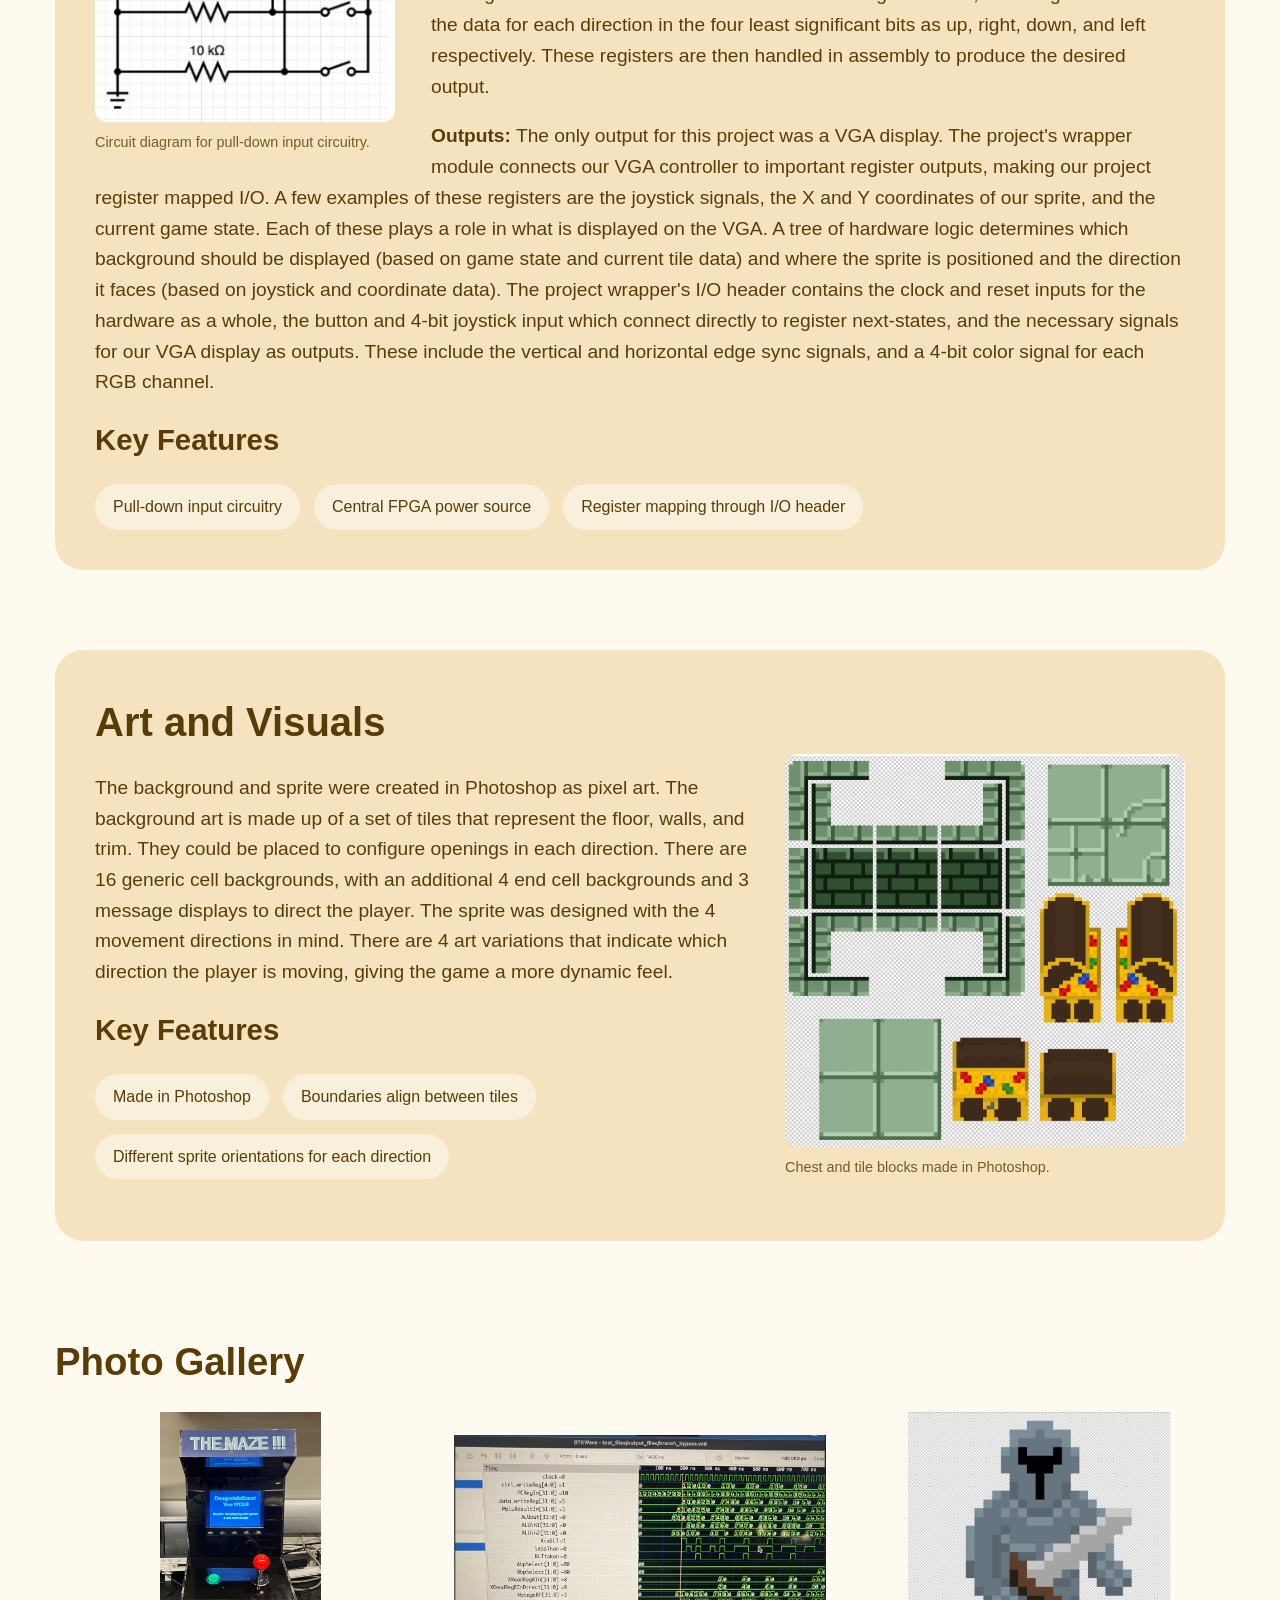
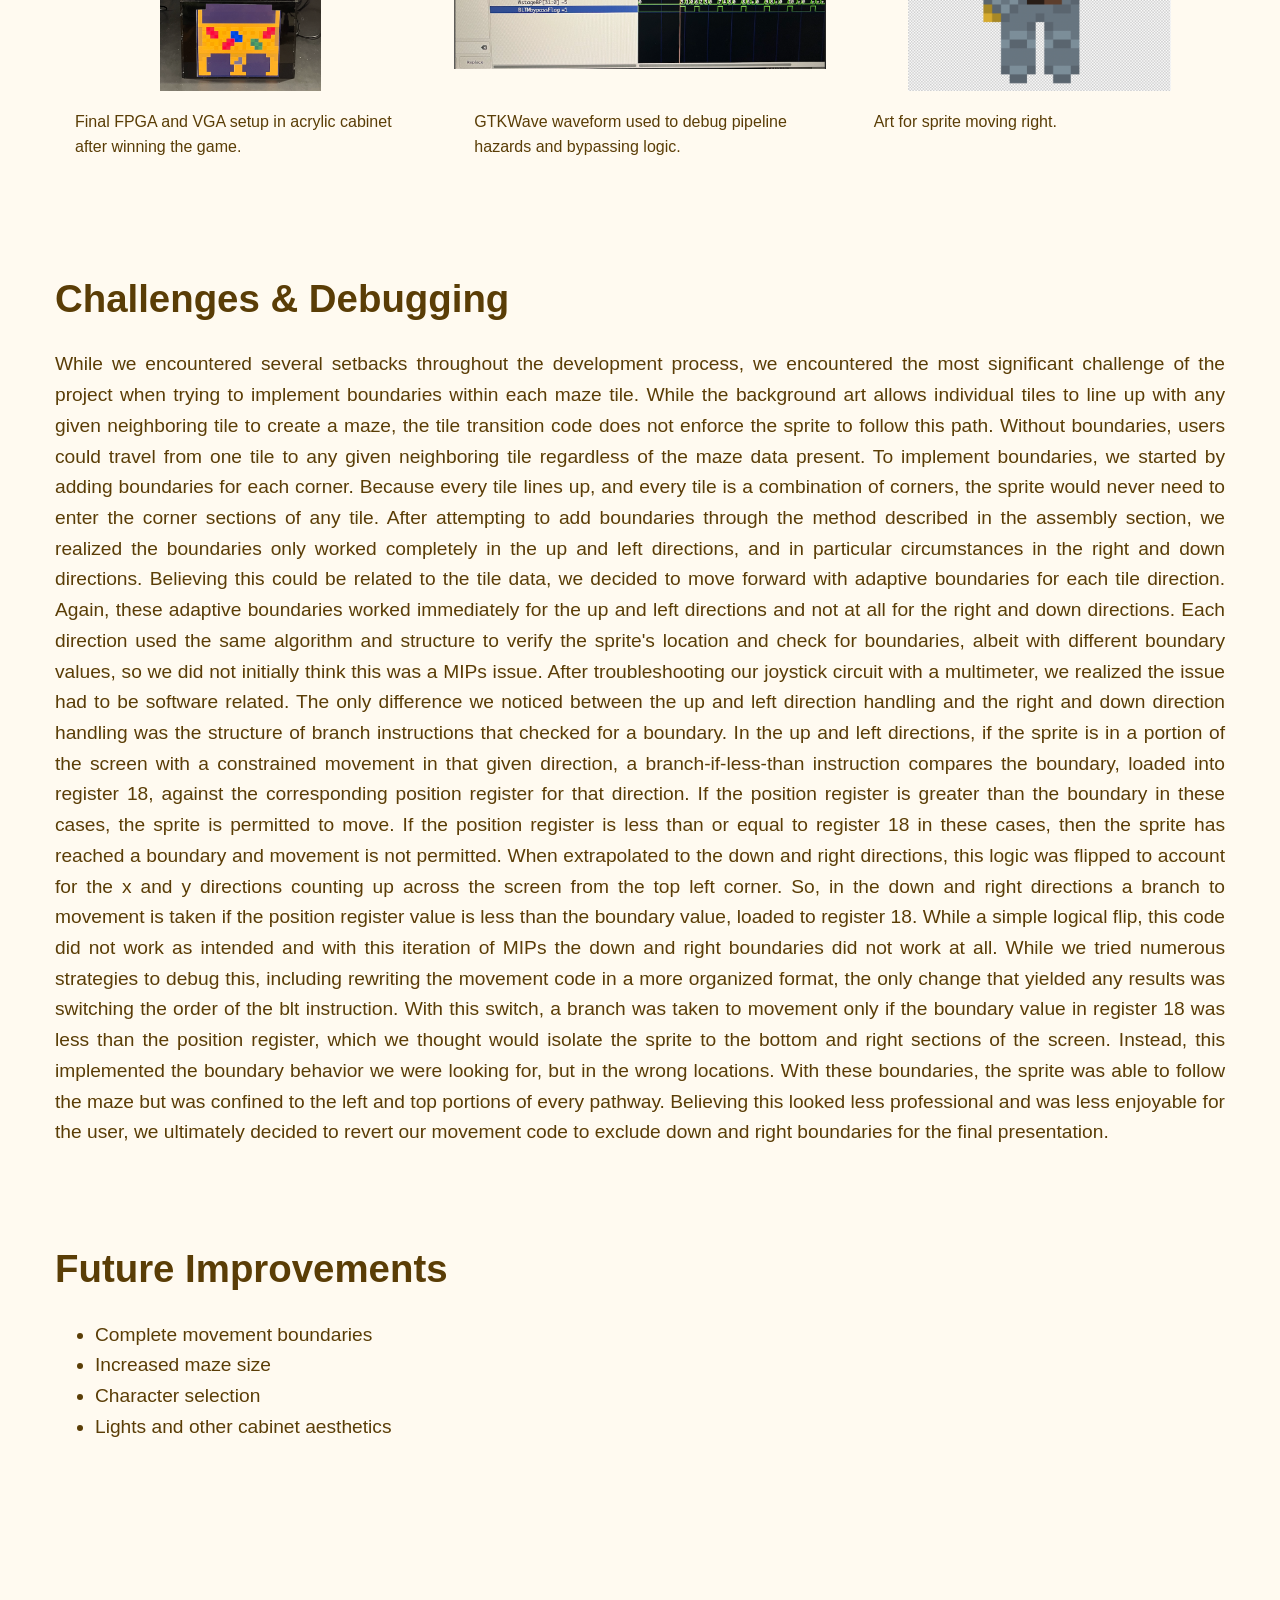
==== commit f738a02e: "done for now" ====
--- a/250CPU.html
+++ b/250CPU.html
@@ -24,24 +24,20 @@
 
         <section class="hero">
           <div class="hero-text">
-            <p class="eyebrow">FPGA · Verilog · Computer Architecture</p>
-            <h1>Procedural Maze Game on Custom Processor</h1>
+            <p class="eyebrow">Logisim · Digital Design · Computer Architecture</p>
+            <h1>16 Bit Logisim CPU</h1>
             <p class="subtitle">
-              A dungeon-crawler maze game designed with a partner running on a custom 32-bit 
-              pipelined processor implemented on an FPGA.
+              A 16 
             </p>
     
             <div class="tags">
-              <span>Verilog</span>
+              <span>C and C++</span>
               <span>MIPS Assembly</span>
-              <span>VGA</span>
-              <span>FPGA</span>
-              <span>Vivado</span>
-              <span>GTK Wave</span>
+              <span>Logisim</span>
             </div>
           </div>
     
-          <img src="mazeTile.ong.png" alt="Maze game running on FPGA" class="hero-image" />
+          <img src="fullCPU.png" alt="Maze game running on FPGA" class="hero-image" />
         </section>
     
         <section class="section">
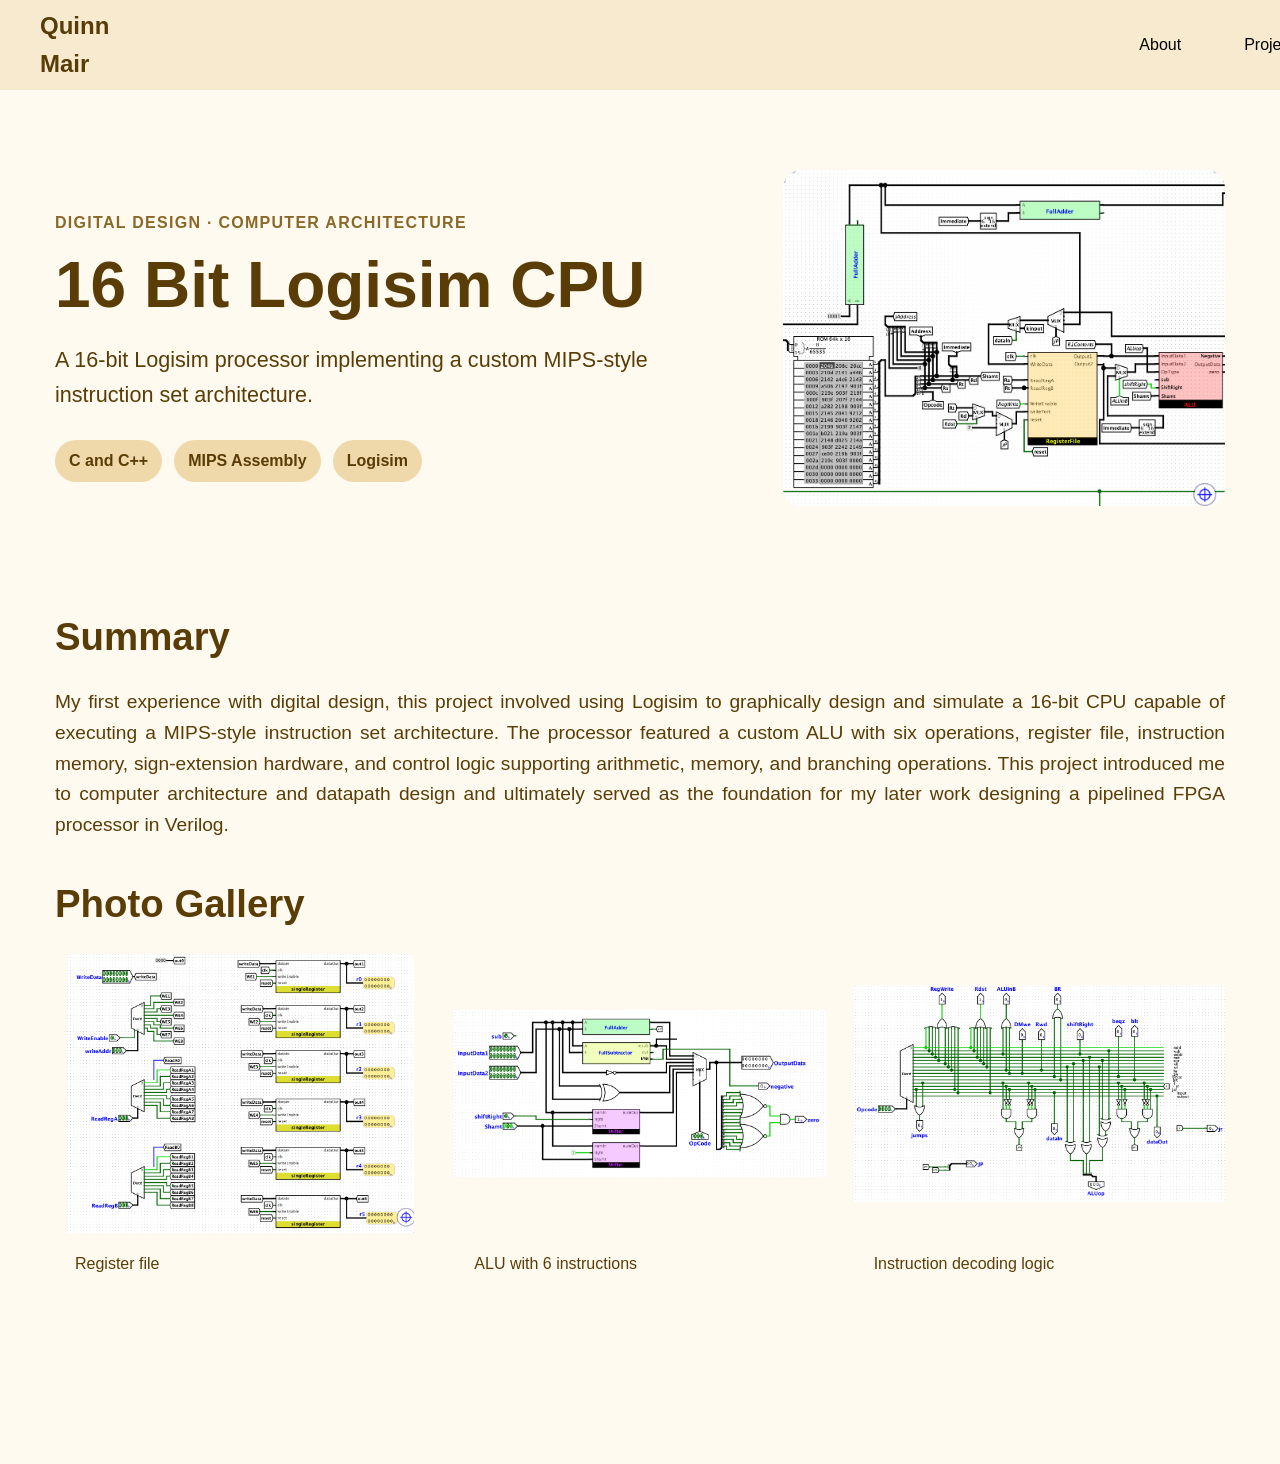
==== commit 724fd1d0: "finished 250 page" ====
--- a/250CPU.html
+++ b/250CPU.html
@@ -24,10 +24,10 @@
 
         <section class="hero">
           <div class="hero-text">
-            <p class="eyebrow">Logisim · Digital Design · Computer Architecture</p>
+            <p class="eyebrow">Digital Design · Computer Architecture</p>
             <h1>16 Bit Logisim CPU</h1>
             <p class="subtitle">
-              A 16 
+                A 16-bit Logisim processor implementing a custom MIPS-style instruction set architecture.
             </p>
     
             <div class="tags">
@@ -41,270 +41,18 @@
         </section>
     
         <section class="section">
-          <h2>Abstract</h2>
+          <h2>Summary</h2>
           <p class="projectAbstractText">
-            This project involved designing and implementing a custom 32-bit pipelined processor on an FPGA to
-            support an 8x8 tile maze game viewed one tile at a time that randomly generated new maze paths and 
-            supported a joystick for movement. At the start of the game, users see a sprite appear in the 
-            middle of a tile, and can navigate the sprite off the edges of each tile into neighboring tiles to follow 
-            along the maze path. At the end of the maze, a treasure chest appears in the middle of a dead end tile, and 
-            an end screen appears once users navigate the sprite over the chest. From this end screen, users can 
-            push a button to return to the start screen and can then replay the maze with a new map. While navigating 
-            the maze, the player's sprite is animated to match the direction the sprite is traveling and the sprite's 
-            movement is limited to the onscreen pathway.
+            My first experience with digital design, this project involved using Logisim to graphically design and simulate a 
+            16-bit CPU capable of executing a MIPS-style instruction set architecture. The processor featured a custom ALU with
+            six operations, register file, instruction memory, sign-extension hardware, and control logic supporting arithmetic, memory, and 
+            branching operations. This project introduced me to computer architecture and datapath design and ultimately served 
+            as the foundation for my later work designing a pipelined FPGA processor in Verilog. 
           </p>
-          <p class="projectAbstractText">
-            Designed initially in Photoshop, each tile features a stone pathway against a dark green background. 
-            The widths and dimensions of each pathway are standardized and line up with the pathways of any other 
-            given tile. The tile data is encoded in a five bit message in a designated register detailing which 
-            directions-up, down, left, or right-have an exit and whether that tile is an end cell, or maze destination. 
-            If a tile is denoted as an “end cell,” a treasure chest appears in the middle of the cell.
-          </p>
-          <p class="projectAbstractText">
-            After using a start button signal to latch a random seed (16-bit TFF counter) based on the timing of the 
-            user input, the first section of our code procedurally generates a random maze path and stores each tile's 
-            data in memory. This code ensures every tile within the 8x8 maze contains valid exit information and is 
-            connected to the rest of the maze, that the end of the maze is the furthest it can be from the start of the 
-            maze, and that the maze is perfect (contains no loops). 
-          </p>
-          <p class="projectAbstractText">
-            After the maze is generated, players spawn in the middle of the start tile, and can use the joystick 
-            to navigate the maze one tile at a time. Adaptive boundaries prevent users from exiting the maze path, 
-            allowing movement in each direction only when a valid exit exists in the corresponding direction. 
-          </p>
-          <p class="projectAbstractText">
-            This game is viewed on a VGA screen housed in an acrylic arcade cabinet which supports the button and 
-            joystick as user input. Inside the cabinet, an FPGA uploaded with our hardware design and memory is 
-            connected to a custom circuit of pull-down networks to interpret the input signals. On the outside of 
-            the cabinet, users see a polished black arcade cabinet with stickers and labels to improve aesthetic appeal. 
-          </p>
-        </section>
     
-        <section class="section">
-          <h2>Processor Features</h2>
+
     
-          <div class="results-grid">
-            <div class="result-card">
-              <h3>5-Stage</h3>
-              <p>Pipeline with hazard detection and bypassing for structural, data, and control hazards</p>
-            </div>
-            <div class="result-card">
-              <h3>Custom ISA</h3>
-              <p>Supports all standard ALU operations and custom instructions such as modulus division</p>
-            </div>
-            <div class="result-card">
-              <h3>ALU</h3>
-              <p>Includes carry-lookahead adder, modified booth multiplication, non-restoring division</p>
-            </div>
-            <div class="result-card">
-              <h3>25 MHz</h3>
-              <p>Demonstrated clock speed</p>
-            </div>
-          </div>
-        </section>
-    
-        <section class="ThreeFiftyresultsSectionSplit">  <!-- class was originally hero-img we think?-->
-          <div>
-            <h2>Results</h2>
-            <p class="projectAbstractText">
-              The complete system consists of a custom CPU deployed to an FPGA connected to a VGA controller and
-              pull-down input circuitry with game logic written in assembly. After pushing the start button but before the maze loads,
-              a custom 8x8 maze is created and stored in RAM using a depth-first search backtrace algorithm paired with a pseudo random 
-              number generating XOR shifting function to find the longest path between the start and end tiles. Players use the joystick
-              to navigate the maze by existing one tile into another tile where a valid exit/entry point exists. Custom map backgrounds
-              are displayed to match the corresponding tiles for players to see where valid exits exist while contributing to the 
-              dungeon-crawler theme. When a player arrives at an end tile, there are no valid exists except for the entry point, and a 
-              tresure chest appears in the middle of the tile. By navigating the sprite over the treasure chest, players win the game 
-              and the VGA transitions to the next game state-the end screen-where players can choose to play the maze again with a 
-              different path by pushing the button on the arcade cabinet.
-            </p>
-            <!-- BULLET POINTS IN RESULTS
-            <ul>
-              <li>Five-stage instruction pipeline</li>
-              <li>Hazard detection and forwarding</li>
-              <li>Memory-mapped graphics interface</li>
-              <li>VGA timing and pixel generation</li>
-            </ul>
-            -->
-          </div>
-    
-          <img src="mazePic.png" alt="Full maze arcade cabinet" class="results-image" />
-        </section>
-    
-        <section class="section">
-            <h2>Technical Deep Dive</h2>
-          
-            <div class="deep-dive">
-          
-              <!-- BLOCK 1 -->
-          
-              <div class="deep-dive-block">
-          
-                <div class="deep-dive-text">
-                  <h3>Assembly Program</h3>
-
-                  <figure class="wrapped-figure">
-                    <img src="movementRightMIPS.png" alt="Assembly code screenshot" />
-                    <figcaption>
-                      MIPS code for sprite movement right.
-                    </figcaption>
-                  </figure>
-          
-                  <p>
-                    Using MIPS-like assembly instructions, we program each game state and the respective conditions to progress 
-                    between them, and a Python assembler is used to convert this to a binary memory file for our instruction memory. 
-                    The maze generation takes place in the second game state, after the start screen. We used a DFS-backtrace algorithm 
-                    paired with a PRNG xor-shifting function which carves the path through each tile at random. After a random start 
-                    cell is selected, its index gets pushed to a stack, and the algorithm randomly chooses any unvisited neighbor 
-                    to carve a path to. The path is carved by changing the respective directional bit in each tile's data address 
-                    in RAM. This neighbor gets pushed to the stack, and the process continues until no neighbors are available to 
-                    visit for a given tile. This tile then gets popped from the stack and the previous tile is checked for unvisited 
-                    neighbors. The program repeats until it is empty, but keeps track of the highest stack position and that deepest 
-                    cell's “end cell” bit is changed to a 1.
-                  </p>
-                  <p>
-                    The next portion of the program is responsible for handling movement and boundaries. While the user is actively 
-                    playing the game, game state 3, a loop is responsible for interpreting joystick input. Using mask values 1, 2, 4, 
-                    and 8 the loop compares the joystick register to each mask with an AND gate to determine which direction the 
-                    joystick is being pointed. This loop includes a “nop” loop that can be adjusted to change the frequency at which 
-                    joystick conditions are checked. Because the joystick register stores joystick input data in the bottom four bits 
-                    in order, the 1 mask reveals if the up direction is pressed, the 2 mask reveals if the right direction is pressed, 
-                    the 4 mask reveals if the down direction is pressed, and the 8 mask reveals if the left direction is pressed. If 
-                    none of these AND gates retain a valid movement signal in any direction, the loop is repeated until a signal is 
-                    detected. If a direction is pressed, the MIPs jumps to the corresponding direction. Here, the internal x and y 
-                    boundaries for each direction are calculated to determine if movement in that direction is permitted. At this step, 
-                    another AND gate uses another decimal mask to check the corresponding value of the tile register which encodes 
-                    whether or not there is a valid exit in the intended direction, and stores this value in register 12.
-                    If an exit upwards is valid and the sprite is in the middle of the tile, the assembly jumps to 
-                    unconstrained upwards movement. If there is not a valid exit in the up direction, the assembly jumps to the same 
-                    constrained movement applied to the other two vertical thirds. This logic is mimicked for the other three directions, 
-                    with right and left delineating the screen into first vertical thirds and second horizontal, opposite that of up and 
-                    down handling. 
-                  </p>
-                  <p>
-                    Immediately before updating the position register after a valid movement has been permitted in any given direction, 
-                    the assembly code checks if the sprite is at the border of the screen. If the sprite is at the tile border, 
-                    instead of updating the position register by 1 the code loads the corresponding tile address from memory for the 
-                    given border, and updates the sprite's position to opposite the edge it just encountered. For example, if a user 
-                    moved upwards and encountered the top boundary the program would load the tile data for the tile above the one the 
-                    user is currently in, and then set the sprite's y-direction position to the bottom of the screen. This process is 
-                    mirrored in all four directions, allowing users to move from tile to tile by reaching the border of the tile they 
-                    are presently in. 
-                  </p>
-                  <p>
-                    The joystick loop also actively checks whether or not the tile being displayed is an “end” tile, or that the user 
-                    has completed the maze. If a tile is an end tile, a treasure chest appears in the center of the screen. The joystick 
-                    input loop uses a mask value of 16 to isolate the fifth bit of the tile register, where end tile data is encoded, 
-                    and if this bit is valid checks the sprite's position. If the sprite is the center of an end tile, it means the user 
-                    has moved to the chest and won the game. When this is detected, the game state is updated to 4, displaying a screen 
-                    stating “you win” and offering the user the option to play again by pushing the start button. 
-                  </p>
-          
-                  <div class="highlight-box">
-                    <h4>Key Features</h4>
-                    <ul class="feature-list">
-                      <li>DFS-backtrace algorithm</li>
-                      <li>Register-mapped I/O</li>
-                      <li>NOP loop for sprite pacing</li>
-                      <li>Continuous boundary checking</li>
-                    </ul>
-                  </div>
-                </div>
-          
-          
-              </div>
-          
-              <!-- BLOCK 2 -->
-          
-              <div class="deep-dive-block reverse">
         
-          
-                <div class="deep-dive-text">
-                  <h3>Inputs and Outputs</h3>
-
-                  <figure class="wrapped-figure left">
-                    <img src="350MazeIODiagram.png" alt="I/O circuit diagram" />
-                    <figcaption>
-                      Circuit diagram for pull-down input circuitry.
-                    </figcaption>
-                  </figure>
-          
-                  <p>
-                    <strong>Inputs:</strong> Players progress game state with a button, and move the sprite with a joystick. Both of 
-                    these input devices are connected to the FPGA through a pull-down network to ensure active-low behavior. The button 
-                    and limit switches inside the joystick are each connected within their individual branches in series between a 10 kΩ 
-                    resistor and a constant 3.3V supplied by the FPGA. On the low side of each of these switches, the corresponding FPGA 
-                    input/output pin connects each switch to the FPGA as shown in figure 3. When a switch is toggled, a current through 
-                    the corresponding branch is created sending a logical high signal to the FPGA. Our hardware uses register-mapped I/O: 
-                    register 20 stores the button's state in its least significant bit, while register 27 stores the data for each 
-                    direction in the four least significant bits as up, right, down, and left respectively. These registers are then 
-                    handled in assembly to produce the desired output.
-                  </p>
-          
-                  <p>
-                    <strong>Outputs:</strong> The only output for this project was a VGA display. The project's wrapper module 
-                    connects our VGA controller to important register outputs, making our project register mapped I/O. A few examples 
-                    of these registers are the joystick signals, the X and Y coordinates of our sprite, and the current game state. 
-                    Each of these plays a role in what is displayed on the VGA. A tree of hardware logic determines which background 
-                    should be displayed (based on game state and current tile data) and where the sprite is positioned and the direction 
-                    it faces (based on joystick and coordinate data). The project wrapper's I/O header contains the clock and reset 
-                    inputs for the hardware as a whole, the button and 4-bit joystick input which connect directly to register 
-                    next-states, and the necessary signals for our VGA display as outputs. These include the vertical and horizontal 
-                    edge sync signals, and a 4-bit color signal for each RGB channel.
-                  </p>
-
-          
-                  <div class="highlight-box">
-                    <h4>Key Features</h4>
-                    <ul class="feature-list">
-                      <li>Pull-down input circuitry</li>
-                      <li>Central FPGA power source</li>
-                      <li>Register mapping through I/O header</li>
-                    </ul>
-                  </div>
-                </div>
-
-          
-              </div>
-
-              <!-- BLOCK 3 -->
-          
-              <div class="deep-dive-block">
-          
-                <div class="deep-dive-text">
-                  <h3>Art and Visuals</h3>
-
-                  <figure class="wrapped-figure art">
-                    <img src="350CPUArt.png" alt="Sample chest and tile blocks" />
-                    <figcaption>
-                      Chest and tile blocks made in Photoshop.
-                    </figcaption>
-                  </figure>
-          
-                  <p>
-                    The background and sprite were created in Photoshop as pixel art. The background art is made up of a set of 
-                    tiles that represent the floor, walls, and trim. They could be placed to configure openings in each direction. 
-                    There are 16 generic cell backgrounds, with an additional 4 end cell backgrounds and 3 message displays to direct 
-                    the player. The sprite was designed with the 4 movement directions in mind. There are 4 art variations that 
-                    indicate which direction the player is moving, giving the game a more dynamic feel.
-                  </p>
-          
-                  <div class="highlight-box">
-                    <h4>Key Features</h4>
-                    <ul class="feature-list">
-                      <li>Made in Photoshop</li>
-                      <li>Boundaries align between tiles</li>
-                      <li>Different sprite orientations for each direction</li>
-                    </ul>
-                  </div>
-                </div>
-          
-          
-              </div>
-
-            </div>
-          </section>
-
           
           <!-- PHOTO GALLERY -->
 
@@ -315,73 +63,32 @@
         <div class="gallery">
 
             <figure class="gallery-item">
-            <img src="mazePic.png" alt="Full VGA setup and display cabinet" />
+            <img src="regFile.png" alt="Register File" />
             <figcaption>
-                Final FPGA and VGA setup in acrylic cabinet after winning the game.
+                Register file
             </figcaption>
             </figure>
 
             <figure class="gallery-item">
-            <img src="GTKwaveSS.png" alt="Simulation waveform" />
+            <img src="250ALU.png" alt="ALU" />
             <figcaption>
-                GTKWave waveform used to debug pipeline hazards and bypassing logic.
+                ALU with 6 instructions
             </figcaption>
             </figure>
 
             <figure class="gallery-item">
-            <img src="350SpriteRight.png" alt="Sample sprite image" />
+            <img src="250InstructionDecode.png" alt="Decoder Circuit" />
             <figcaption>
-                Art for sprite moving right.
+                Instruction decoding logic
             </figcaption>
             </figure>
 
         </div>
         </section>
     
-        <section class="section">
-          <h2>Challenges & Debugging</h2>
-          <p class="projectAbstractText">
-            While we encountered several setbacks throughout the development process, we encountered the most significant challenge 
-            of the project when trying to implement boundaries within each maze tile. While the background art allows individual tiles 
-            to line up with any given neighboring tile to create a maze, the tile transition code does not enforce the sprite to follow 
-            this path. Without boundaries, users could travel from one tile to any given neighboring tile regardless of the maze data 
-            present. To implement boundaries, we started by adding boundaries for each corner. Because every tile lines up, and every 
-            tile is a combination of corners, the sprite would never need to enter the corner sections of any tile. After attempting to 
-            add boundaries through the method described in the assembly section, we realized the boundaries only worked completely in 
-            the up and left directions, and in particular circumstances in the right and down directions. Believing this could be 
-            related to the tile data, we decided to move forward with adaptive boundaries for each tile direction. Again, these adaptive 
-            boundaries worked immediately for the up and left directions and not at all for the right and down directions. Each 
-            direction used the same algorithm and structure to verify the sprite's location and check for boundaries, albeit with 
-            different boundary values, so we did not initially think this was a MIPs issue. After troubleshooting our joystick circuit 
-            with a multimeter, we realized the issue had to be software related. The only difference we noticed between the up and left 
-            direction handling and the right and down direction handling was the structure of branch instructions that checked for a 
-            boundary. In the up and left directions, if the sprite is in a portion of the screen with a constrained movement in that 
-            given direction, a branch-if-less-than instruction compares the boundary, loaded into register 18, against the corresponding 
-            position register for that direction. If the position register is greater than the boundary in these cases, the sprite is 
-            permitted to move. If the position register is less than or equal to register 18 in these cases, then the sprite has reached 
-            a boundary and movement is not permitted. When extrapolated to the down and right directions, this logic was flipped to 
-            account for the x and y directions counting up across the screen from the top left corner. So, in the down and right directions 
-            a branch to movement is taken if the position register value is less than the boundary value, loaded to register 18. While a 
-            simple logical flip, this code did not work as intended and with this iteration of MIPs the down and right boundaries did 
-            not work at all. While we tried numerous strategies to debug this, including rewriting the movement code in a more organized 
-            format, the only change that yielded any results was switching the order of the blt instruction. With this switch, a branch 
-            was taken to movement only if the boundary value in register 18 was less than the position register, which we thought would 
-            isolate the sprite to the bottom and right sections of the screen. Instead, this implemented the boundary behavior we were 
-            looking for, but in the wrong locations. With these boundaries, the sprite was able to follow the maze but was confined to 
-            the left and top portions of every pathway. Believing this looked less professional and was less enjoyable for the user, we 
-            ultimately decided to revert our movement code to exclude down and right boundaries for the final presentation. 
-          </p>
-        </section>
+        
     
-        <section class="section">
-          <h2>Future Improvements</h2>
-          <ul>
-            <li>Complete movement boundaries</li>
-            <li>Increased maze size</li>
-            <li>Character selection</li>
-            <li>Lights and other cabinet aesthetics</li>
-          </ul>
-        </section>
+
     
       </main>
 
--- a/portfolioStylesheet.css
+++ b/portfolioStylesheet.css
@@ -709,4 +709,74 @@
   color: #8a6827;
 
   margin-bottom: 8px;
+}
+
+
+
+
+/* =========================================
+   Additional Work
+========================================= */
+.small-projects-hero {
+  max-width: 900px;
+  margin-bottom: 70px;
+}
+
+.small-projects-grid {
+  display: grid;
+  grid-template-columns: 1fr;
+  gap: 34px;
+}
+
+.small-project-card {
+  display: grid;
+  grid-template-columns: 320px 1fr;
+  gap: 36px;
+  align-items: center;
+
+  background: #f4e3be;
+  border-radius: 26px;
+  padding: 28px;
+
+  text-decoration: none;
+  color: #5a3d06;
+}
+
+.small-project-card img {
+  width: 100%;
+  aspect-ratio: 4 / 3;
+  object-fit: cover;
+  border-radius: 18px;
+  display: block;
+}
+
+.small-project-text h2 {
+  font-size: 2rem;
+  margin: 0 0 12px;
+}
+
+.small-project-text p {
+  font-size: 1.15rem;
+  line-height: 1.6;
+  margin: 0 0 20px;
+}
+
+.mini-tags {
+  display: flex;
+  flex-wrap: wrap;
+  gap: 10px;
+}
+
+.mini-tags span {
+  background: #efd9aa;
+  padding: 7px 13px;
+  border-radius: 999px;
+  font-weight: 700;
+  font-size: 0.9rem;
+}
+
+@media (max-width: 850px) {
+  .small-project-card {
+    grid-template-columns: 1fr;
+  }
 }
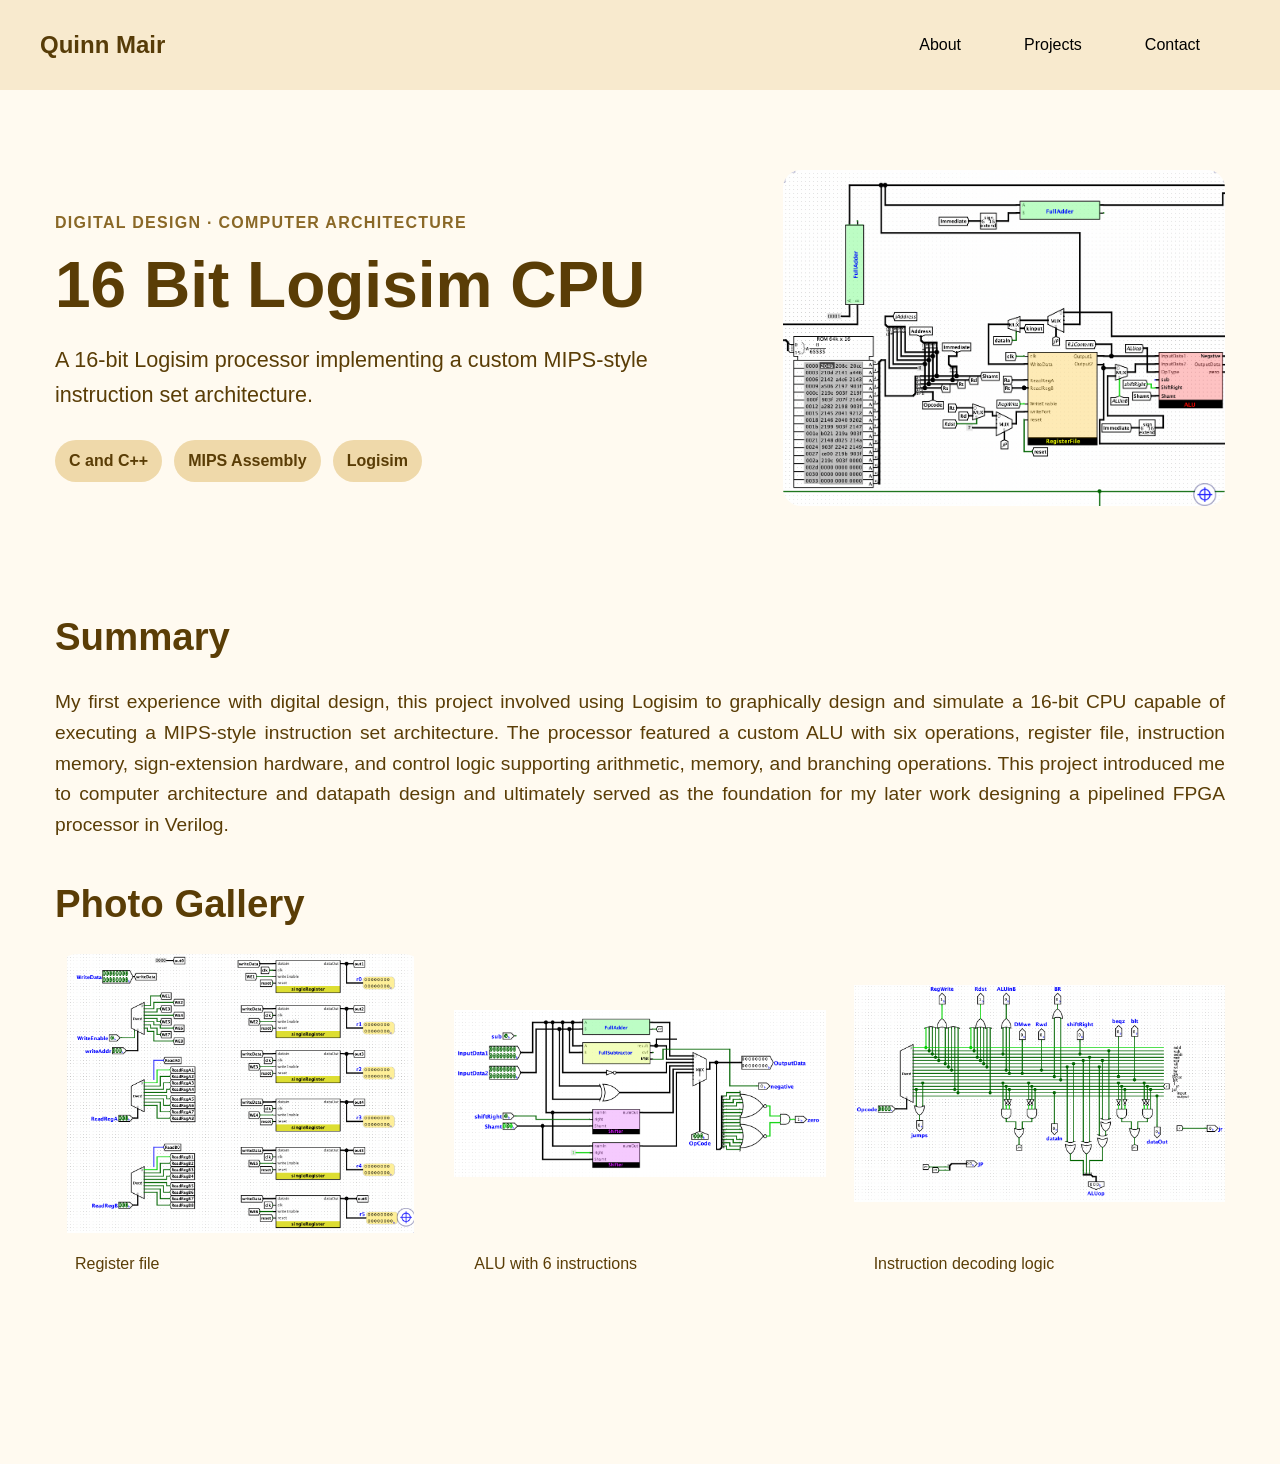
==== commit c5c258f6: "updated tab pic" ====
--- a/250CPU.html
+++ b/250CPU.html
@@ -6,7 +6,7 @@
     <title>quinnmair.com</title>
     <link rel="stylesheet" href="portfolioStylesheet.css"> 
     <link href="https://fonts.googleapis.com/css2?family=Inter:wght@300;400;600&display=swap" rel="stylesheet">
-    <link rel="icon" type="image/png" href="sophHeadshot.png">
+    <link rel="icon" type="image/png" href="HDRHeadshot.jpg">
 </head>
 
 <body>
@@ -14,7 +14,7 @@
     <div class="header" id="homepageHeader">
         <h5>Quinn Mair</h5>
         <div class="bannerButtons">
-            <a href="portfoliohomepage.html" class="navLink">About</a>
+            <a href="index.html" class="navLink">About</a>
             <a href="projectspage.html" class="navLink">Projects</a>
             <a href="contactlinks.html" class="navLink">Contact</a>    
         </div>
--- a/portfolioStylesheet.css
+++ b/portfolioStylesheet.css
@@ -13,12 +13,13 @@
   display: flex;
   position: sticky; /*sticks when scrolling */
   top: 0; /* Sticks to the top of the viewport when scrolled */
-  justify-content: left; /* centers items horizontally */
+  justify-content: space-between; /* centers items horizontally */
   align-items: center;     /* centers items vertically */
   height: 10vh;           /* optional, to center items in full view height  or use px for pixels*/
   background-color: #f8eace;
-  gap: 110vh;  /*gap between items in flexbox*/
+  /* gap: 110vh;  gap between items in flexbox*/
   padding: 0 40px;
+  z-index: 1000;
 }
 
 .bannerButtons{
@@ -34,7 +35,7 @@
   color: #000;             /* or white if dark background */
   font-weight: 500;
   position: relative;      /* needed for underline animation */
-  gap: 40vh;  /*gap between items in flexbox*/
+  /* gap: 40vh;  /*gap between items in flexbox*/
 }
 
 .navLink::after {
@@ -547,6 +548,35 @@
 /*End bridge photo gallery*/
 
 
+/* LBLLC photo gallery */
+
+.LBgallery-item {
+  margin: 0;
+  /* background: #f4e3be; */
+  border-radius: 0px;
+  overflow: hidden;
+
+  transition: transform 0.25s ease;
+}
+
+.LBgallery-item img {
+  width: 100%;
+  aspect-ratio: 4 / 3;
+  object-fit: contain;
+  display: block;
+}
+
+.LBgallery-item figcaption {
+  padding: 10px 20px; 
+
+  font-size: 1rem;
+  line-height: 1.6;
+  text-align: center;
+
+  color: #5a3d06;
+}
+
+
 @media (max-width: 900px) {
   .hero,
   .split {
@@ -658,57 +688,58 @@
    LBLLC
 ========================================= */
 
-.timeline {
+.project-timeline {
   position: relative;
-
-  margin-top: 50px;
-  margin-left: 30px;
-
-  border-left: 4px solid #dbc7a0;
-}
-
-.timeline-item {
+  margin-top: 40px;
+  margin-left: 20px;
+  padding-top: 20px;
+  border-left: 3px solid #dbc7a0;
+}
+
+.project-timeline-item {
   position: relative;
-  padding-left: 40px;
-  padding-bottom: 50px;
-}
-
-.timeline-dot {
+  padding-left: 44px;
+  padding-bottom: 38px;
+}
+
+.project-timeline-dot {
   position: absolute;
-
-  left: -12px;
+  left: -11px;
   top: 6px;
 
-  width: 20px;
-  height: 20px;
-
+  width: 18px;
+  height: 18px;
   border-radius: 50%;
 
   background: #573c08;
   border: 4px solid #dbc7a0;
 }
 
-.timeline-content h3 {
-  margin-top: 0;
-  margin-bottom: 12px;
-
+.project-timeline-content {
+  background: none;
+  padding: 0;
+  max-width: 850px;
+}
+
+.project-timeline-content h3 {
+  margin: 0;
+  font-size: 1.35rem;
   color: #573c08;
-  font-size: 1.6rem;
-}
-
-.timeline-content p {
-  margin: 0;
-}
-
-.timeline-date {
-  font-size: 0.9rem;
+}
+
+.project-timeline-date {
+  margin: 4px 0 10px;
+  font-size: 0.85rem;
   font-weight: 700;
   letter-spacing: 0.05em;
   text-transform: uppercase;
-
   color: #8a6827;
-
-  margin-bottom: 8px;
+}
+
+.project-timeline-content p {
+  margin: 0;
+  font-size: 1rem;
+  line-height: 1.6;
 }
 
 
@@ -779,4 +810,68 @@
   .small-project-card {
     grid-template-columns: 1fr;
   }
+}
+
+
+/* Contact Page */
+
+
+.contact-section {
+  max-width: 1050px;
+  margin: 0 auto;
+  padding: 10px 40px;
+}
+
+.contact-text {
+  margin-bottom: 48px;
+}
+
+.contact-intro {
+  max-width: 760px;
+  font-size: 1.25rem;
+  line-height: 1.7;
+}
+
+.contact-card {
+  display: grid;
+  grid-template-columns: 1fr;
+  gap: 22px;
+}
+
+.contact-link {
+  display: block;
+
+  background: #dfc795;
+  border-radius: 22px;
+  padding: 28px 32px;
+
+  color: #5a3d06;
+  text-decoration: none;
+
+  transition: transform 0.2s ease, box-shadow 0.2s ease;
+}
+
+.contact-link:hover {
+  transform: translateY(-4px);
+  box-shadow: 0 16px 30px rgba(0, 0, 0, 0.12);
+}
+
+.contact-link span {
+  display: block;
+
+  margin-bottom: 8px;
+
+  font-size: 0.9rem;
+  font-weight: 700;
+  letter-spacing: 0.08em;
+  text-transform: uppercase;
+
+  color: #8a6827;
+}
+
+.contact-link p {
+  margin: 0;
+
+  font-size: 1.35rem;
+  font-weight: 700;
 }
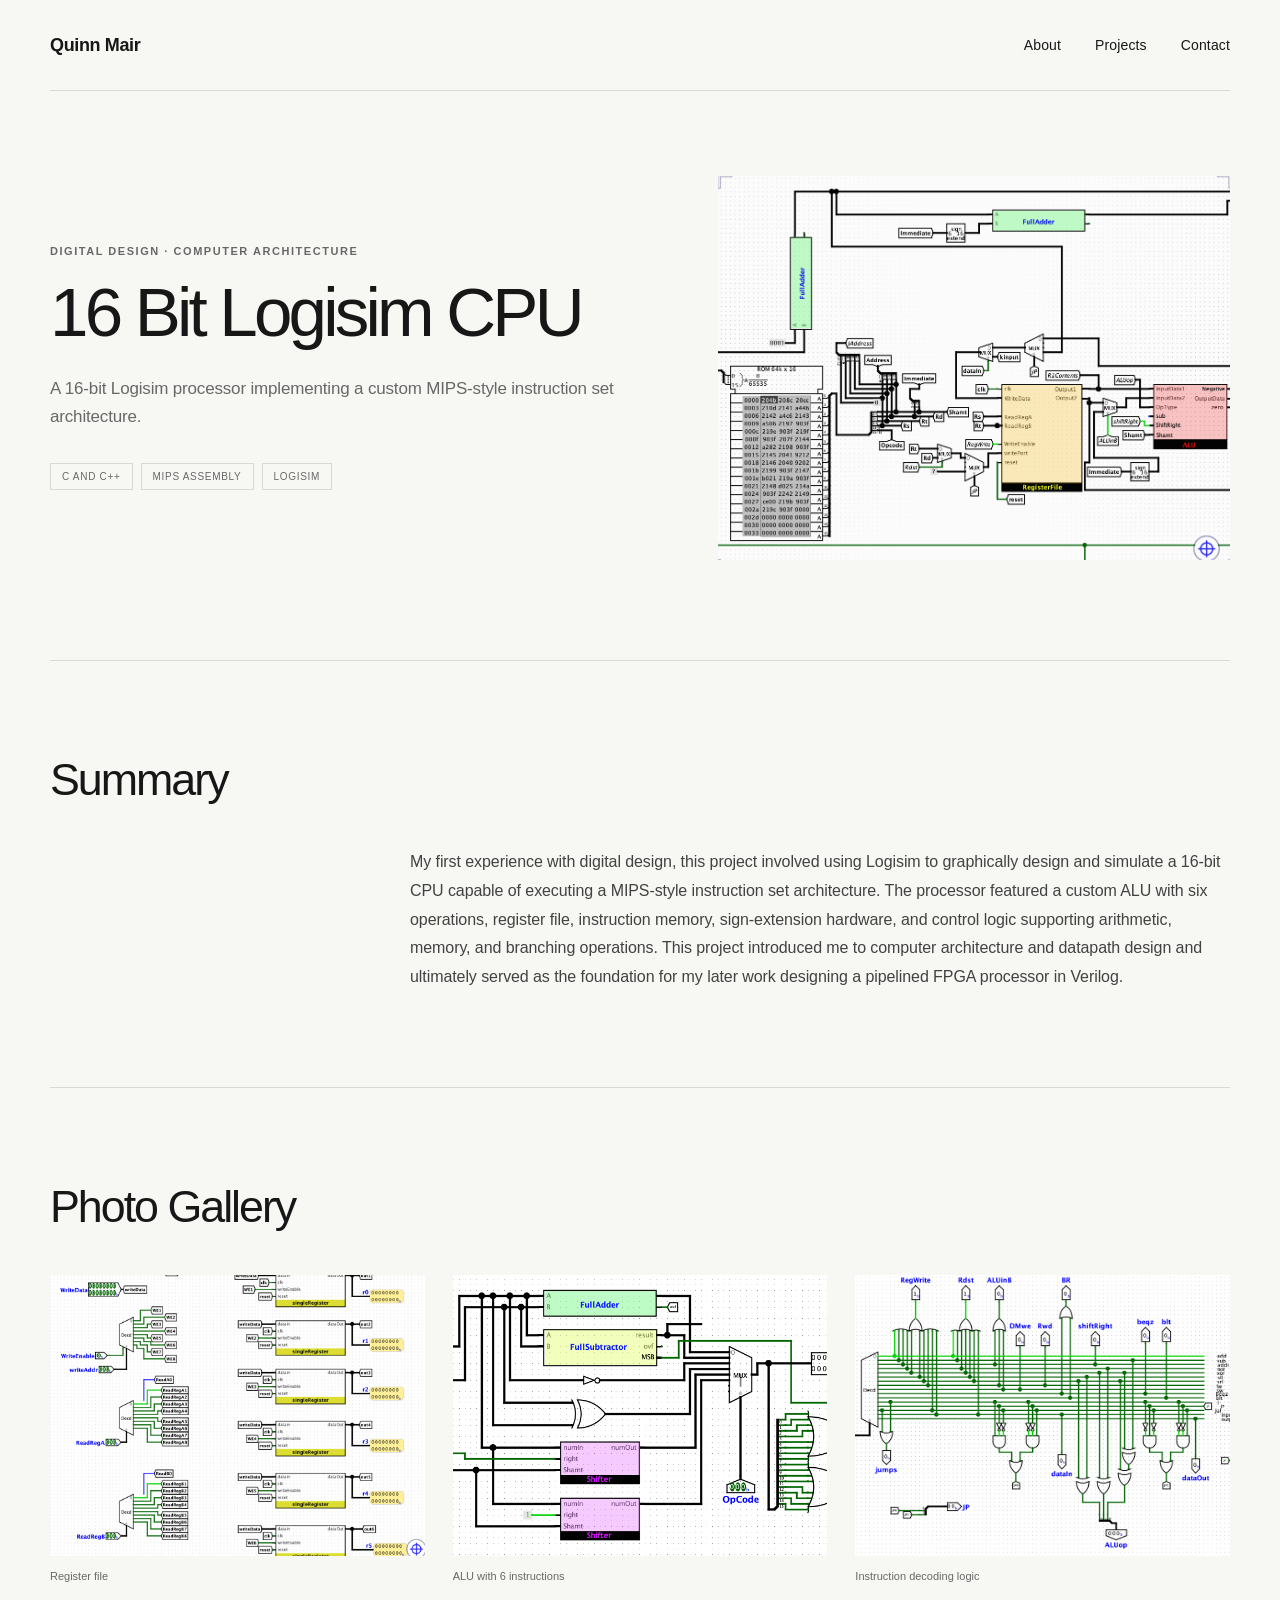
==== commit 0bdfcba5: "updating to V2" ====
--- a/250CPU.html
+++ b/250CPU.html
@@ -4,7 +4,7 @@
 
 <head>
     <title>quinnmair.com</title>
-    <link rel="stylesheet" href="portfolioStylesheet.css"> 
+    <link rel="stylesheet" href="stylesheetV2.css"> 
     <link href="https://fonts.googleapis.com/css2?family=Inter:wght@300;400;600&display=swap" rel="stylesheet">
     <link rel="icon" type="image/png" href="HDRHeadshot.jpg">
 </head>
@@ -52,7 +52,7 @@
     
 
     
-        
+        </section>
           
           <!-- PHOTO GALLERY -->
 
--- a/stylesheetV2.css
+++ b/stylesheetV2.css
@@ -0,0 +1,2309 @@
+/*=======================================================*/
+/* INDEX */
+/*=======================================================*/
+
+:root {
+    --v2-background: #f7f7f4;
+    --v2-surface: #ffffff;
+    --v2-text: #171717;
+    --v2-muted: #686868;
+    --v2-line: #d9d9d4;
+    --v2-accent: #263b32;
+}
+
+/* -------------------------
+   PAGE
+------------------------- */
+
+body {
+    margin: 0;
+    background-color: var(--v2-background);
+    color: var(--v2-text);
+    font-family: "Inter", sans-serif;
+    -webkit-font-smoothing: antialiased;
+}
+
+/* -------------------------
+   HEADER
+------------------------- */
+
+.header {
+    width: min(1180px, calc(100% - 80px));
+    height: 90px;
+
+    margin: 0 auto;
+
+    display: flex;
+    align-items: center;
+    justify-content: space-between;
+
+    border-bottom: 1px solid var(--v2-line);
+}
+
+.header h5 {
+    margin: 0;
+
+    font-size: 18px;
+    font-weight: 600;
+    letter-spacing: -0.02em;
+}
+
+#homepageHeader {
+    background: transparent;
+}
+
+/* -------------------------
+   NAVIGATION
+------------------------- */
+
+.bannerButtons {
+    display: flex;
+    align-items: center;
+    gap: 34px;
+}
+
+.navLink {
+    position: relative;
+
+    color: var(--v2-text);
+    text-decoration: none;
+
+    font-size: 14px;
+    font-weight: 400;
+    letter-spacing: 0.01em;
+
+    transition: opacity 0.2s ease;
+}
+
+.navLink::after {
+    content: "";
+
+    position: absolute;
+    left: 0;
+    bottom: -7px;
+
+    width: 0;
+    height: 1px;
+
+    background: var(--v2-text);
+
+    transition: width 0.25s ease;
+}
+
+.navLink:hover::after {
+    width: 100%;
+}
+
+.navLink:hover {
+    opacity: 0.7;
+}
+
+/* -------------------------
+   HOMEPAGE HERO / ABOUT
+------------------------- */
+
+.homepagePanelV2 {
+    width: min(1180px, calc(100% - 80px));
+    min-height: calc(100vh - 91px);
+
+    margin: 0 auto;
+
+    display: grid;
+    grid-template-columns: 1.05fr 0.95fr;
+    gap: clamp(60px, 8vw, 120px);
+    align-items: center;
+
+    padding: 70px 0 90px;
+    box-sizing: border-box;
+}
+
+/* -------------------------
+   TEXT COLUMN
+------------------------- */
+
+.panelText {
+    max-width: 610px;
+}
+
+.pageHeadText {
+    margin: 0 0 22px;
+
+    font-size: clamp(46px, 5.5vw, 78px);
+    line-height: 0.98;
+
+    font-weight: 400;
+    letter-spacing: -0.055em;
+
+    color: var(--v2-text);
+}
+
+#aboutMeTitle {
+    margin: 0 0 24px;
+
+    color: var(--v2-muted);
+
+    font-size: 12px;
+    line-height: 1;
+
+    font-weight: 600;
+
+    letter-spacing: 0.14em;
+    text-transform: uppercase;
+}
+
+#aboutMeText {
+    max-width: 580px;
+
+    margin: 0 0 36px;
+
+    color: #424242;
+
+    font-size: 17px;
+    font-weight: 300;
+    line-height: 1.75;
+
+    letter-spacing: -0.005em;
+}
+
+#aboutMeText strong {
+    color: var(--v2-text);
+    font-weight: 500;
+}
+
+/* -------------------------
+   PROJECT BUTTON
+------------------------- */
+
+.bannerButton {
+    appearance: none;
+
+    padding: 14px 22px;
+
+    border: 1px solid var(--v2-text);
+    border-radius: 0;
+
+    background: var(--v2-text);
+    color: var(--v2-surface);
+
+    font-family: "Inter", sans-serif;
+    font-size: 13px;
+    font-weight: 500;
+    letter-spacing: 0.02em;
+
+    cursor: pointer;
+
+    transition:
+        background-color 0.2s ease,
+        color 0.2s ease,
+        transform 0.2s ease;
+}
+
+.bannerButton:hover {
+    background: transparent;
+    color: var(--v2-text);
+    transform: translateY(-2px);
+}
+
+/* -------------------------
+   IMAGE COLUMN
+------------------------- */
+
+.panelImage {
+    position: relative;
+
+    width: 100%;
+    max-width: 500px;
+
+    justify-self: end;
+}
+
+.image-fixed {
+    display: block;
+
+    width: 100%;
+    height: min(65vh, 650px);
+
+    object-fit: cover;
+    object-position: center;
+
+    filter: saturate(0.88) contrast(0.98);
+}
+
+/* Small editorial detail beneath image */
+
+/*.panelImage::after {
+    content: "ENGINEERING · DESIGN · LEADERSHIP";
+
+    display: block;
+
+    margin-top: 13px;
+
+    color: var(--v2-muted);
+
+    font-size: 10px;
+    font-weight: 500;
+    letter-spacing: 0.14em;
+}
+*/
+
+/* -------------------------
+   TABLET
+------------------------- */
+
+@media (max-width: 900px) {
+
+    .header {
+        width: min(100% - 48px, 1180px);
+    }
+
+    .homepagePanel {
+        width: min(100% - 48px, 1180px);
+
+        grid-template-columns: 1fr;
+        gap: 55px;
+
+        padding: 70px 0;
+    }
+
+    .panelText {
+        max-width: 700px;
+    }
+
+    .panelImage {
+        justify-self: start;
+
+        width: min(100%, 650px);
+        max-width: none;
+    }
+
+    .image-fixed {
+        height: min(70vw, 600px);
+    }
+}
+
+/* -------------------------
+   MOBILE
+------------------------- */
+
+@media (max-width: 600px) {
+
+    .header {
+        width: calc(100% - 36px);
+        height: 72px;
+    }
+
+    .header h5 {
+        font-size: 16px;
+    }
+
+    .bannerButtons {
+        gap: 18px;
+    }
+
+    .navLink {
+        font-size: 12px;
+    }
+
+    .homepagePanel {
+        width: calc(100% - 36px);
+
+        min-height: auto;
+
+        gap: 45px;
+
+        padding: 55px 0 65px;
+    }
+
+    .pageHeadText {
+        margin-bottom: 18px;
+
+        font-size: clamp(44px, 14vw, 62px);
+    }
+
+    #aboutMeTitle {
+        margin-bottom: 20px;
+    }
+
+    #aboutMeText {
+        margin-bottom: 30px;
+
+        font-size: 15px;
+        line-height: 1.7;
+    }
+
+    .image-fixed {
+        height: 110vw;
+        max-height: 570px;
+    }
+}
+
+/* =========================================================
+   PROJECTS PAGE
+   Matches V2 homepage design
+   Uses existing class + ID names exactly as provided
+   ========================================================= */
+
+
+/* -------------------------
+   PAGE
+   ------------------------- */
+
+   body {
+    margin: 0;
+    background-color: var(--v2-background);
+    color: var(--v2-text);
+    font-family: "Inter", sans-serif;
+    -webkit-font-smoothing: antialiased;
+}
+
+
+/* -------------------------
+   HEADER
+   ------------------------- */
+
+.header {
+    width: min(1180px, calc(100% - 80px));
+    height: 90px;
+
+    margin: 0 auto;
+
+    display: flex;
+    align-items: center;
+    justify-content: space-between;
+
+    border-bottom: 1px solid var(--v2-line);
+}
+
+.header h5 {
+    margin: 0;
+
+    font-size: 18px;
+    font-weight: 600;
+    letter-spacing: -0.02em;
+}
+
+#homepageHeader {
+    background: transparent;
+}
+
+.bannerButtons {
+    display: flex;
+    align-items: center;
+    gap: 34px;
+}
+
+.navLink {
+    position: relative;
+
+    color: var(--v2-text);
+    text-decoration: none;
+
+    font-size: 14px;
+    font-weight: 400;
+    letter-spacing: 0.01em;
+
+    transition: opacity 0.2s ease;
+}
+
+.navLink::after {
+    content: "";
+
+    position: absolute;
+    left: 0;
+    bottom: -7px;
+
+    width: 0;
+    height: 1px;
+
+    background: var(--v2-text);
+
+    transition: width 0.25s ease;
+}
+
+.navLink:hover {
+    opacity: 0.7;
+}
+
+.navLink:hover::after {
+    width: 100%;
+}
+
+
+/* -------------------------
+   PROJECTS PAGE CONTAINER
+   ------------------------- */
+
+   .homepagePanel {
+    width: min(1400px, calc(100% - 80px));
+
+    margin: 0 auto;
+    padding: 85px 0 120px;
+
+    display: block;  /* IMPORTANT: overrides homepage grid */
+
+    min-height: auto;
+    box-sizing: border-box;
+}
+
+.panelText {
+    width: 100%;
+    max-width: none;
+
+}
+
+
+/* -------------------------
+   PAGE TITLE
+   ------------------------- */
+
+#ProjPageHeadText {
+    margin: 0 0 60px;
+
+    font-size: clamp(52px, 6vw, 82px);
+    line-height: 0.95;
+
+    font-weight: 400;
+    letter-spacing: -0.055em;
+
+    color: var(--v2-text);
+}
+
+
+/* -------------------------
+   PROJECT GRID
+   ------------------------- */
+
+.projectGrid {
+    width: 100%;
+
+    display: grid;
+    grid-template-columns: repeat(4, minmax(0, 1fr));
+
+    column-gap: 28px;
+    row-gap: 65px;
+}
+
+
+/* -------------------------
+   PROJECT CARD
+   ------------------------- */
+
+.projectCard {
+    display: block;
+
+    color: inherit;
+    text-decoration: none;
+
+    min-width: 0;
+}
+
+.projectImageBox {
+    position: relative;
+
+    width: 100%;
+    aspect-ratio: 16 / 10;
+
+    overflow: hidden;
+
+    background: #ecece8;
+}
+
+.projectImageBox img {
+    display: block;
+
+    width: 100%;
+    height: 100%;
+
+    object-fit: cover;
+
+    transition:
+        transform 0.45s ease,
+        filter 0.45s ease;
+}
+
+.projectCard:hover .projectImageBox img {
+    transform: scale(1.025);
+    filter: brightness(0.94);
+}
+
+
+/* -------------------------
+   PROJECT TEXT
+   ------------------------- */
+
+.projectCardText {
+    padding-top: 20px;
+}
+
+.projectCardText h3 {
+    position: relative;
+
+    margin: 0 0 11px;
+    padding-right: 30px;
+
+    font-size: 20px;
+    line-height: 1.3;
+
+    font-weight: 500;
+    letter-spacing: -0.025em;
+
+    color: var(--v2-text);
+}
+
+
+/* subtle arrow indicating the card is clickable */
+
+.projectCardText h3::after {
+    content: "\2197";
+
+    position: absolute;
+    right: 0;
+    top: 0;
+
+    font-size: 16px;
+    font-weight: 300;
+
+    opacity: 0;
+
+    transform: translate(-5px, 5px);
+
+    transition:
+        opacity 0.2s ease,
+        transform 0.2s ease;
+}
+
+.projectCard:hover .projectCardText h3::after {
+    opacity: 1;
+    transform: translate(0, 0);
+}
+
+
+.projectCardText p {
+    max-width: 500px;
+
+    margin: 0;
+
+    color: var(--v2-muted);
+
+    font-size: 14px;
+    font-weight: 300;
+    line-height: 1.65;
+
+    letter-spacing: -0.005em;
+}
+
+
+/* -------------------------
+   SUBTLE CARD DIVIDER
+   ------------------------- */
+
+.projectCardText::after {
+    content: "";
+
+    display: block;
+
+    width: 100%;
+    height: 1px;
+
+    margin-top: 22px;
+
+    background: var(--v2-line);
+
+    transition: background-color 0.2s ease;
+}
+
+.projectCard:hover .projectCardText::after {
+    background: var(--v2-text);
+}
+
+
+/* -------------------------
+   TABLET
+   ------------------------- */
+
+@media (max-width: 900px) {
+
+    .header {
+        width: min(100% - 48px, 1180px);
+    }
+
+    .homepagePanel {
+        width: min(100% - 48px, 1180px);
+
+        padding: 70px 0 90px;
+    }
+
+    #ProjPageHeadText {
+        margin-bottom: 50px;
+    }
+
+    .projectGrid {
+        column-gap: 28px;
+        row-gap: 55px;
+    }
+
+}
+
+
+/* -------------------------
+   MOBILE
+   ------------------------- */
+
+@media (max-width: 650px) {
+
+    .header {
+        width: calc(100% - 36px);
+        height: 72px;
+    }
+
+    .header h5 {
+        font-size: 16px;
+    }
+
+    .bannerButtons {
+        gap: 18px;
+    }
+
+    .navLink {
+        font-size: 12px;
+    }
+
+    .homepagePanel {
+        width: calc(100% - 36px);
+
+        padding: 55px 0 75px;
+    }
+
+    #ProjPageHeadText {
+        margin-bottom: 42px;
+
+        font-size: clamp(48px, 15vw, 68px);
+    }
+
+    .projectGrid {
+        grid-template-columns: 1fr;
+
+        gap: 52px;
+    }
+
+    .projectCardText {
+        padding-top: 16px;
+    }
+
+    .projectCardText h3 {
+        margin-bottom: 9px;
+
+        font-size: 18px;
+    }
+
+    .projectCardText p {
+        font-size: 14px;
+        line-height: 1.6;
+    }
+
+}
+
+/* =========================================================
+   CONTACT PAGE
+   Matches V2 visual system
+   Scoped so it will not affect other pages
+   ========================================================= */
+
+
+/* -------------------------
+   CONTACT LAYOUT
+   ------------------------- */
+
+   .contact-section {
+    width: min(1180px, calc(100% - 80px));
+    min-height: calc(100vh - 91px);
+
+    margin: 0 auto;
+    padding: 90px 0 120px;
+
+    display: grid;
+    grid-template-columns: 0.9fr 1.1fr;
+    gap: clamp(70px, 10vw, 150px);
+    align-items: start;
+
+    box-sizing: border-box;
+}
+
+
+/* -------------------------
+   CONTACT HEADING
+   ------------------------- */
+
+.contact-text {
+    position: sticky;
+    top: 140px;
+}
+
+.contact-text .eyebrow {
+    margin: 0 0 22px;
+
+    color: var(--v2-muted);
+
+    font-size: 12px;
+    line-height: 1;
+
+    font-weight: 600;
+    letter-spacing: 0.14em;
+    text-transform: uppercase;
+}
+
+.contact-text h1 {
+    margin: 0;
+
+    max-width: 500px;
+
+    color: var(--v2-text);
+
+    font-size: clamp(52px, 6vw, 82px);
+    line-height: 0.98;
+
+    font-weight: 400;
+    letter-spacing: -0.055em;
+}
+
+
+/* -------------------------
+   CONTACT LINKS
+   ------------------------- */
+
+.contact-card {
+    width: 100%;
+
+    margin-top: 9px;
+
+    border-top: 1px solid var(--v2-line);
+}
+
+
+/* Each contact option */
+
+.contact-link {
+    position: relative;
+
+    display: grid;
+    grid-template-columns: 110px 1fr 24px;
+    align-items: center;
+    gap: 20px;
+
+    min-height: 105px;
+
+    padding: 0 8px;
+
+    border-bottom: 1px solid var(--v2-line);
+
+    color: var(--v2-text);
+    text-decoration: none;
+
+    box-sizing: border-box;
+
+    transition:
+        padding 0.25s ease,
+        background-color 0.25s ease;
+}
+
+
+/* Small category label */
+
+.contact-link span {
+    color: var(--v2-muted);
+
+    font-size: 11px;
+    font-weight: 600;
+    letter-spacing: 0.12em;
+    text-transform: uppercase;
+
+    transition: color 0.25s ease;
+}
+
+
+/* Main contact information */
+
+.contact-link p {
+    margin: 0;
+
+    color: var(--v2-text);
+
+    font-size: 17px;
+    font-weight: 400;
+    letter-spacing: -0.015em;
+}
+
+
+/* Arrow */
+
+.contact-link::after {
+    content: "\2197";
+
+    justify-self: end;
+
+    font-size: 17px;
+    font-weight: 300;
+
+    opacity: 0.45;
+
+    transform: translate(-4px, 4px);
+
+    transition:
+        opacity 0.25s ease,
+        transform 0.25s ease;
+}
+
+
+/* -------------------------
+   CONTACT HOVER
+   ------------------------- */
+
+.contact-link:hover {
+    padding-left: 16px;
+    padding-right: 14px;
+
+    background-color: rgba(23, 23, 23, 0.025);
+}
+
+.contact-link:hover span {
+    color: var(--v2-text);
+}
+
+.contact-link:hover::after {
+    opacity: 1;
+    transform: translate(0, 0);
+}
+
+
+/* -------------------------
+   TABLET
+   ------------------------- */
+
+@media (max-width: 900px) {
+
+    .contact-section {
+        width: min(100% - 48px, 1180px);
+
+        grid-template-columns: 1fr;
+        gap: 65px;
+
+        padding: 70px 0 100px;
+    }
+
+    .contact-text {
+        position: static;
+    }
+
+    .contact-text h1 {
+        max-width: none;
+    }
+
+}
+
+
+/* -------------------------
+   MOBILE
+   ------------------------- */
+
+@media (max-width: 600px) {
+
+    .contact-section {
+        width: calc(100% - 36px);
+
+        min-height: auto;
+
+        gap: 50px;
+
+        padding: 55px 0 75px;
+    }
+
+    .contact-text .eyebrow {
+        margin-bottom: 18px;
+    }
+
+    .contact-text h1 {
+        font-size: clamp(48px, 15vw, 68px);
+    }
+
+    .contact-link {
+        grid-template-columns: 1fr 22px;
+        gap: 8px;
+
+        min-height: 95px;
+
+        padding: 18px 4px;
+    }
+
+    .contact-link span {
+        grid-column: 1;
+
+        margin-bottom: 6px;
+    }
+
+    .contact-link p {
+        grid-column: 1;
+
+        font-size: 15px;
+
+        overflow-wrap: anywhere;
+    }
+
+    .contact-link::after {
+        grid-column: 2;
+        grid-row: 1 / 3;
+
+        align-self: center;
+    }
+
+    .contact-link:hover {
+        padding-left: 8px;
+        padding-right: 8px;
+    }
+
+}
+
+/* =========================================================
+   PROJECT DETAIL PAGE — 32-BIT PROCESSOR / MAZE GAME
+   Matches existing V2 visual system.
+   No class or ID names changed.
+   ========================================================= */
+
+
+/* -------------------------
+   MAIN PROJECT CONTENT
+   ------------------------- */
+
+   main:has(.hero) {
+    width: min(1180px, calc(100% - 80px));
+    margin: 0 auto;
+    padding: 85px 0 120px;
+    box-sizing: border-box;
+}
+
+
+/* -------------------------
+   PROJECT HERO
+   ------------------------- */
+
+.hero {
+    display: grid;
+    grid-template-columns: 1.05fr 0.95fr;
+    gap: clamp(60px, 8vw, 110px);
+    align-items: center;
+
+    padding-bottom: 100px;
+
+    border-bottom: 1px solid var(--v2-line);
+}
+
+.hero-text {
+    max-width: 650px;
+}
+
+.hero .eyebrow {
+    margin: 0 0 22px;
+
+    color: var(--v2-muted);
+
+    font-size: 11px;
+    font-weight: 600;
+    line-height: 1;
+
+    letter-spacing: 0.14em;
+    text-transform: uppercase;
+}
+
+.hero h1 {
+    margin: 0 0 28px;
+
+    color: var(--v2-text);
+
+    font-size: clamp(48px, 5.4vw, 76px);
+    font-weight: 400;
+    line-height: 0.98;
+
+    letter-spacing: -0.055em;
+}
+
+.subtitle {
+    max-width: 580px;
+
+    margin: 0 0 32px;
+
+    color: var(--v2-muted);
+
+    font-size: 17px;
+    font-weight: 300;
+    line-height: 1.65;
+
+    letter-spacing: -0.01em;
+}
+
+
+/* -------------------------
+   TAGS
+   ------------------------- */
+
+.tags {
+    display: flex;
+    flex-wrap: wrap;
+    gap: 8px;
+}
+
+.tags span {
+    padding: 7px 11px;
+
+    border: 1px solid var(--v2-line);
+
+    color: var(--v2-muted);
+
+    font-size: 10px;
+    font-weight: 500;
+    letter-spacing: 0.07em;
+    text-transform: uppercase;
+}
+
+
+/* -------------------------
+   HERO IMAGE
+   ------------------------- */
+
+.hero-image {
+    display: block;
+
+    width: 100%;
+    aspect-ratio: 4 / 3;
+
+    object-fit: cover;
+
+    background: #ecece8;
+
+    filter: saturate(0.92) contrast(0.98);
+}
+
+
+/* -------------------------
+   GENERAL SECTIONS
+   ------------------------- */
+
+.section {
+    padding: 95px 0;
+
+    border-bottom: 1px solid var(--v2-line);
+}
+
+.section > h2,
+.ThreeFiftyresultsSectionSplit h2 {
+    margin: 0 0 45px;
+
+    color: var(--v2-text);
+
+    font-size: clamp(32px, 3.5vw, 46px);
+    font-weight: 400;
+    line-height: 1.05;
+
+    letter-spacing: -0.045em;
+}
+
+
+/* -------------------------
+   ABSTRACT
+   ------------------------- */
+
+.section:has(.projectAbstractText) > .projectAbstractText {
+    max-width: 820px;
+    margin-left: auto;
+    margin-right: 0;
+}
+
+.projectAbstractText {
+    margin-top: 0;
+    margin-bottom: 22px;
+
+    color: #424242;
+
+    font-size: 16px;
+    font-weight: 300;
+    line-height: 1.8;
+
+    letter-spacing: -0.005em;
+}
+
+.projectAbstractText:last-child {
+    margin-bottom: 0;
+}
+
+
+/* -------------------------
+   PROCESSOR FEATURES
+   ------------------------- */
+
+.results-grid {
+    display: grid;
+    grid-template-columns: repeat(4, minmax(0, 1fr));
+
+    border-top: 1px solid var(--v2-line);
+    border-bottom: 1px solid var(--v2-line);
+}
+
+.result-card {
+    min-height: 170px;
+
+    padding: 28px 26px;
+
+    border-right: 1px solid var(--v2-line);
+
+    box-sizing: border-box;
+}
+
+.result-card:last-child {
+    border-right: none;
+}
+
+.result-card h3 {
+    margin: 0 0 15px;
+
+    color: var(--v2-text);
+
+    font-size: 25px;
+    font-weight: 400;
+    line-height: 1.1;
+
+    letter-spacing: -0.035em;
+}
+
+.result-card p {
+    margin: 0;
+
+    color: var(--v2-muted);
+
+    font-size: 13px;
+    font-weight: 300;
+    line-height: 1.6;
+}
+
+
+/* -------------------------
+   RESULTS — TEXT + IMAGE
+   ------------------------- */
+
+.ThreeFiftyresultsSectionSplit {
+    display: grid;
+    grid-template-columns: 1fr 0.9fr;
+    gap: clamp(60px, 8vw, 110px);
+    align-items: start;
+
+    padding: 95px 0;
+
+    border-bottom: 1px solid var(--v2-line);
+}
+
+.ThreeFiftyresultsSectionSplit h2 {
+    margin-bottom: 35px;
+}
+
+.ThreeFiftyresultsSectionSplit .projectAbstractText {
+    max-width: 650px;
+}
+
+.results-image {
+    display: block;
+
+    width: 100%;
+    max-height: 600px;
+
+    object-fit: cover;
+
+    background: #ecece8;
+}
+
+
+/* -------------------------
+   TECHNICAL DEEP DIVE
+   ------------------------- */
+
+.deep-dive {
+    width: 100%;
+}
+
+.deep-dive-block {
+    padding: 70px 0;
+
+    border-top: 1px solid var(--v2-line);
+}
+
+.deep-dive-block:first-child {
+    padding-top: 0;
+    border-top: none;
+}
+
+.deep-dive-block:last-child {
+    padding-bottom: 0;
+}
+
+.deep-dive-text {
+    width: 100%;
+}
+
+.deep-dive-text > h3 {
+    margin: 0 0 35px;
+
+    color: var(--v2-text);
+
+    font-size: 27px;
+    font-weight: 400;
+    line-height: 1.2;
+
+    letter-spacing: -0.035em;
+}
+
+
+/* -------------------------
+   DEEP DIVE BODY TEXT
+   ------------------------- */
+
+.deep-dive-text > p,
+.techDeepDiveJustify {
+    margin-top: 0;
+    margin-bottom: 22px;
+
+    color: #424242;
+
+    font-size: 15px;
+    font-weight: 300;
+    line-height: 1.8;
+
+    letter-spacing: -0.005em;
+
+    text-align: left;
+}
+
+.deep-dive-text > p strong {
+    color: var(--v2-text);
+    font-weight: 500;
+}
+
+
+/* -------------------------
+   WRAPPED TECHNICAL FIGURES
+   ------------------------- */
+
+.wrapped-figure {
+    width: min(43%, 480px);
+
+    margin: 3px 0 28px 42px;
+
+    float: right;
+}
+
+.wrapped-figure.left {
+    float: left;
+
+    margin: 3px 42px 28px 0;
+}
+
+.wrapped-figure.art {
+    width: min(38%, 420px);
+}
+
+.wrapped-figure img {
+    display: block;
+
+    width: 100%;
+    height: auto;
+
+    background: #ecece8;
+}
+
+.wrapped-figure figcaption {
+    margin-top: 10px;
+
+    color: var(--v2-muted);
+
+    font-size: 10px;
+    font-weight: 400;
+    line-height: 1.5;
+
+    letter-spacing: 0.03em;
+}
+
+
+/* Clears floating images at end of each block */
+
+.deep-dive-text::after {
+    content: "";
+    display: table;
+    clear: both;
+}
+
+
+/* -------------------------
+   KEY FEATURES
+   ------------------------- */
+
+.highlight-box {
+    clear: both;
+
+    max-width: 760px;
+
+    margin-top: 42px;
+    padding: 26px 30px;
+
+    border-top: 1px solid var(--v2-text);
+    border-bottom: 1px solid var(--v2-line);
+
+    background: transparent;
+}
+
+.highlight-box h4 {
+    margin: 0 0 18px;
+
+    color: var(--v2-text);
+
+    font-size: 11px;
+    font-weight: 600;
+
+    letter-spacing: 0.13em;
+    text-transform: uppercase;
+}
+
+.feature-list {
+    display: grid;
+    grid-template-columns: repeat(2, minmax(0, 1fr));
+
+    gap: 10px 30px;
+
+    margin: 0;
+    padding: 0;
+
+    list-style: none;
+}
+
+.feature-list li {
+    position: relative;
+
+    padding-left: 15px;
+
+    color: var(--v2-muted);
+
+    font-size: 13px;
+    font-weight: 300;
+    line-height: 1.5;
+}
+
+.feature-list li::before {
+    content: "";
+
+    position: absolute;
+    left: 0;
+    top: 0.65em;
+
+    width: 4px;
+    height: 4px;
+
+    border-radius: 50%;
+
+    background: var(--v2-text);
+}
+
+
+/* -------------------------
+   PHOTO GALLERY
+   ------------------------- */
+
+.gallery {
+    display: grid;
+    grid-template-columns: repeat(3, minmax(0, 1fr));
+
+    gap: 28px;
+}
+
+.gallery-item {
+    margin: 0;
+}
+
+.gallery-item img {
+    display: block;
+
+    width: 100%;
+    aspect-ratio: 4 / 3;
+
+    object-fit: cover;
+
+    background: #ecece8;
+
+    transition:
+        transform 0.35s ease,
+        filter 0.35s ease;
+}
+
+.gallery-item:hover img {
+    transform: translateY(-3px);
+    filter: brightness(0.96);
+}
+
+.gallery-item figcaption {
+    max-width: 95%;
+
+    margin-top: 12px;
+
+    color: var(--v2-muted);
+
+    font-size: 11px;
+    font-weight: 300;
+    line-height: 1.5;
+}
+
+
+/* -------------------------
+   TABLET
+   ------------------------- */
+
+@media (max-width: 900px) {
+
+    main:has(.hero) {
+        width: min(100% - 48px, 1180px);
+        padding: 70px 0 100px;
+    }
+
+    .hero {
+        grid-template-columns: 1fr;
+        gap: 50px;
+
+        padding-bottom: 75px;
+    }
+
+    .hero-text {
+        max-width: 750px;
+    }
+
+    .hero-image {
+        max-width: 700px;
+    }
+
+    .section {
+        padding: 75px 0;
+    }
+
+    .section:has(.projectAbstractText) > .projectAbstractText {
+        max-width: 750px;
+        margin-left: 0;
+    }
+
+    .results-grid {
+        grid-template-columns: repeat(2, 1fr);
+    }
+
+    .result-card:nth-child(2) {
+        border-right: none;
+    }
+
+    .result-card:nth-child(-n + 2) {
+        border-bottom: 1px solid var(--v2-line);
+    }
+
+    .ThreeFiftyresultsSectionSplit {
+        grid-template-columns: 1fr;
+        gap: 45px;
+
+        padding: 75px 0;
+    }
+
+    .results-image {
+        width: min(100%, 700px);
+    }
+
+    .gallery {
+        grid-template-columns: repeat(2, 1fr);
+    }
+
+}
+
+
+/* -------------------------
+   MOBILE
+   ------------------------- */
+
+@media (max-width: 600px) {
+
+    main:has(.hero) {
+        width: calc(100% - 36px);
+        padding: 55px 0 75px;
+    }
+
+    .hero {
+        gap: 38px;
+
+        padding-bottom: 60px;
+    }
+
+    .hero h1 {
+        font-size: clamp(43px, 13vw, 60px);
+    }
+
+    .subtitle {
+        font-size: 15px;
+    }
+
+    .section {
+        padding: 60px 0;
+    }
+
+    .section > h2,
+    .ThreeFiftyresultsSectionSplit h2 {
+        margin-bottom: 32px;
+
+        font-size: 34px;
+    }
+
+    .projectAbstractText,
+    .deep-dive-text > p,
+    .techDeepDiveJustify {
+        font-size: 14px;
+        line-height: 1.75;
+    }
+
+    .results-grid {
+        grid-template-columns: 1fr;
+    }
+
+    .result-card {
+        min-height: auto;
+
+        padding: 24px 4px;
+
+        border-right: none;
+        border-bottom: 1px solid var(--v2-line);
+    }
+
+    .result-card:nth-child(-n + 2) {
+        border-bottom: 1px solid var(--v2-line);
+    }
+
+    .result-card:last-child {
+        border-bottom: none;
+    }
+
+    .ThreeFiftyresultsSectionSplit {
+        gap: 35px;
+
+        padding: 60px 0;
+    }
+
+    .deep-dive-block {
+        padding: 55px 0;
+    }
+
+    .deep-dive-text > h3 {
+        margin-bottom: 28px;
+
+        font-size: 24px;
+    }
+
+    .wrapped-figure,
+    .wrapped-figure.left,
+    .wrapped-figure.art {
+        float: none;
+
+        width: 100%;
+
+        margin: 0 0 28px;
+    }
+
+    .highlight-box {
+        margin-top: 35px;
+
+        padding: 22px 0;
+    }
+
+    .feature-list {
+        grid-template-columns: 1fr;
+    }
+
+    .gallery {
+        grid-template-columns: 1fr;
+
+        gap: 40px;
+    }
+
+}
+
+/* =========================================================
+   PUMP STATION PROJECT
+   Additional styles only
+   ========================================================= */
+
+
+/* -------------------------
+   RUNTIME ALARM FIGURE
+   ------------------------- */
+
+   .wrapped2 {
+    width: min(43%, 480px);
+
+    margin: 3px 0 28px 42px;
+
+    float: right;
+}
+
+.wrapped2 img,
+.wrapped3 {
+    display: block;
+
+    width: 100%;
+    height: auto;
+
+    background: #ecece8;
+}
+
+.wrapped2 figcaption {
+    margin-top: 10px;
+
+    color: var(--v2-muted);
+
+    font-size: 10px;
+    font-weight: 400;
+    line-height: 1.5;
+
+    letter-spacing: 0.03em;
+}
+
+
+/* -------------------------
+   MOBILE
+   ------------------------- */
+
+@media (max-width: 600px) {
+
+    .wrapped2 {
+        float: none;
+
+        width: 100%;
+
+        margin: 0 0 28px;
+    }
+
+}
+
+/* =========================================================
+   NYAKUZA BRIDGE PROJECT
+   Additional styles only
+   ========================================================= */
+
+
+/* -------------------------
+   RESULTS IMAGE
+   ------------------------- */
+
+   .results-imageBridge {
+    display: block;
+
+    width: 100%;
+    max-height: 620px;
+
+    object-fit: cover;
+    object-position: center;
+
+    background: #ecece8;
+
+    filter: saturate(0.92) contrast(0.98);
+}
+
+
+/* -------------------------
+   BRIDGE GALLERY
+   ------------------------- */
+
+.gallery-item-bridge {
+    margin: 0;
+}
+
+.gallery-item-bridge img {
+    display: block;
+
+    width: 100%;
+    aspect-ratio: 4 / 3;
+
+    object-fit: cover;
+
+    background: #ecece8;
+
+    transition:
+        transform 0.35s ease,
+        filter 0.35s ease;
+}
+
+.gallery-item-bridge:hover img {
+    transform: translateY(-3px);
+    filter: brightness(0.96);
+}
+
+.gallery-item-bridge figcaption {
+    max-width: 95%;
+
+    margin-top: 12px;
+
+    color: var(--v2-muted);
+
+    font-size: 11px;
+    font-weight: 300;
+    line-height: 1.5;
+}
+
+
+/* -------------------------
+   MOBILE
+   ------------------------- */
+
+@media (max-width: 600px) {
+
+    .results-imageBridge {
+        max-height: none;
+    }
+
+}
+
+/* -------------------------
+   AUDIO PROCESS LIST
+   ------------------------- */
+
+   .audioUL {
+    max-width: 820px;
+
+    margin: 30px 0 40px auto;
+    padding: 0;
+
+    list-style: none;
+
+    color: #424242;
+
+    font-size: 15px;
+    font-weight: 300;
+    line-height: 1.75;
+
+    counter-reset: audio-step;
+}
+
+.audioUL li {
+    position: relative;
+
+    margin: 0;
+    padding: 18px 0 18px 48px;
+
+    border-top: 1px solid var(--v2-line);
+
+    counter-increment: audio-step;
+}
+
+.audioUL li:last-child {
+    border-bottom: 1px solid var(--v2-line);
+}
+
+.audioUL li::before {
+    content: counter(audio-step, decimal-leading-zero);
+
+    position: absolute;
+    left: 0;
+    top: 20px;
+
+    color: var(--v2-muted);
+
+    font-size: 10px;
+    font-weight: 600;
+    letter-spacing: 0.08em;
+}
+
+
+/* -------------------------
+   MOBILE
+   ------------------------- */
+
+@media (max-width: 600px) {
+
+    .audioUL {
+        margin: 25px 0 35px;
+
+        font-size: 14px;
+        line-height: 1.7;
+    }
+
+    .audioUL li {
+        padding: 16px 0 16px 38px;
+    }
+
+    .audioUL li::before {
+        top: 18px;
+    }
+
+}
+
+/* =========================================================
+   LUNCH BUNCH PROJECT
+   Additional styles only
+   ========================================================= */
+
+/* =========================================================
+   LUNCH BUNCH GALLERY
+   ========================================================= */
+
+   .LBgallery-item {
+    margin: 0;
+    min-width: 0;
+    overflow: hidden;
+}
+
+.LBgallery-item img {
+    display: block;
+
+    width: 100%;
+    height: auto;
+    aspect-ratio: 4 / 3;
+
+    object-fit: cover;
+    object-position: center;
+
+    background: #ecece8;
+
+    transition:
+        transform 0.35s ease,
+        filter 0.35s ease;
+}
+
+.LBgallery-item:hover img {
+    transform: translateY(-3px);
+    filter: brightness(0.96);
+}
+
+.LBgallery-item figcaption {
+    width: 100%;
+    max-width: 100%;
+
+    margin: 12px 0 0;
+
+    color: var(--v2-muted);
+
+    font-size: 11px;
+    font-weight: 300;
+    line-height: 1.5;
+}
+
+
+/* Make absolutely sure the shared gallery
+   distributes all three columns evenly */
+
+.gallery:has(.LBgallery-item) {
+    width: 100%;
+
+    display: grid;
+    grid-template-columns: repeat(3, minmax(0, 1fr));
+
+    gap: 28px;
+}
+
+
+/* -------------------------
+   MOBILE
+   ------------------------- */
+
+@media (max-width: 700px) {
+
+    .gallery:has(.LBgallery-item) {
+        grid-template-columns: 1fr;
+        gap: 40px;
+    }
+
+}
+/* -------------------------
+   PROJECT TIMELINE
+   ------------------------- */
+
+/* =========================================================
+   PROJECT TIMELINE — MILESTONE GRID
+   ========================================================= */
+
+   .project-timeline {
+    width: 100%;
+    max-width: none;
+
+    margin: 10px 0 0;
+    padding: 0;
+
+    display: grid;
+    grid-template-columns: repeat(2, minmax(0, 1fr));
+
+    column-gap: 70px;
+    row-gap: 0;
+}
+
+
+/* Remove old vertical timeline */
+
+.project-timeline::before {
+    display: none;
+}
+
+
+/* -------------------------
+   TIMELINE ITEM
+   ------------------------- */
+
+.project-timeline-item {
+    position: relative;
+
+    display: block;
+
+    padding: 30px 0 38px;
+
+    border-top: 1px solid var(--v2-line);
+}
+
+
+/* Number each milestone */
+
+.project-timeline {
+    counter-reset: milestone;
+}
+
+.project-timeline-item {
+    counter-increment: milestone;
+}
+
+.project-timeline-item::before {
+    content: counter(milestone, decimal-leading-zero);
+
+    position: absolute;
+    right: 0;
+    top: 30px;
+
+    color: #a0a09a;
+
+    font-size: 11px;
+    font-weight: 500;
+    letter-spacing: 0.08em;
+}
+
+
+/* Get rid of old timeline dots */
+
+.project-timeline-dot {
+    display: none;
+}
+
+
+/* -------------------------
+   DATE
+   ------------------------- */
+
+.project-timeline-date {
+    margin: 0 0 13px;
+
+    color: var(--v2-muted);
+
+    font-size: 10px;
+    font-weight: 600;
+    line-height: 1;
+
+    letter-spacing: 0.12em;
+    text-transform: uppercase;
+}
+
+
+/* -------------------------
+   CONTENT
+   ------------------------- */
+
+.project-timeline-content {
+    padding: 0;
+}
+
+.project-timeline-content h3 {
+    max-width: 85%;
+
+    margin: 0 0 13px;
+
+    color: var(--v2-text);
+
+    font-size: 21px;
+    font-weight: 400;
+    line-height: 1.25;
+
+    letter-spacing: -0.03em;
+}
+
+.project-timeline-content > p:not(.project-timeline-date) {
+    max-width: 500px;
+
+    margin: 0;
+
+    color: var(--v2-muted);
+
+    font-size: 14px;
+    font-weight: 300;
+    line-height: 1.65;
+}
+
+
+/* -------------------------
+   LAST ODD ITEM
+   ------------------------- */
+
+/* Your seventh milestone spans the full width */
+
+.project-timeline-item:last-child:nth-child(odd) {
+    grid-column: 1 / -1;
+}
+
+.project-timeline-item:last-child:nth-child(odd)
+.project-timeline-content > p:not(.project-timeline-date) {
+    max-width: 650px;
+}
+
+
+/* -------------------------
+   SUBTLE HOVER
+   ------------------------- */
+
+.project-timeline-item {
+    transition: padding-left 0.25s ease;
+}
+
+.project-timeline-item:hover {
+    padding-left: 8px;
+}
+
+
+/* -------------------------
+   MOBILE
+   ------------------------- */
+
+@media (max-width: 700px) {
+
+    .project-timeline {
+        grid-template-columns: 1fr;
+    }
+
+    .project-timeline-item {
+        padding: 26px 0 32px;
+    }
+
+    .project-timeline-item:last-child:nth-child(odd) {
+        grid-column: auto;
+    }
+
+    .project-timeline-item::before {
+        top: 26px;
+    }
+
+    .project-timeline-content h3 {
+        font-size: 19px;
+    }
+
+}
+
+/* =========================================================
+   ADDITIONAL WORK PAGE
+   ========================================================= */
+
+
+/* -------------------------
+   PAGE CONTAINER
+   ------------------------- */
+
+   main:has(.small-projects-hero) {
+    width: min(1180px, calc(100% - 80px));
+
+    margin: 0 auto;
+    padding: 85px 0 120px;
+
+    box-sizing: border-box;
+}
+
+
+/* -------------------------
+   PAGE HERO
+   ------------------------- */
+
+.small-projects-hero {
+    padding: 0 0 65px;
+}
+
+.small-projects-hero h1 {
+    margin: 0;
+
+    color: var(--v2-text);
+
+    font-size: clamp(52px, 6vw, 82px);
+    font-weight: 400;
+    line-height: 0.95;
+
+    letter-spacing: -0.055em;
+}
+
+
+/* -------------------------
+   PROJECT GRID
+   ------------------------- */
+
+.small-projects-grid {
+    display: grid;
+    grid-template-columns: repeat(2, minmax(0, 1fr));
+
+    column-gap: 38px;
+    row-gap: 65px;
+}
+
+
+/* -------------------------
+   PROJECT CARD
+   ------------------------- */
+
+.small-project-card {
+    min-width: 0;
+
+    border-top: 1px solid var(--v2-line);
+
+    padding-top: 20px;
+}
+
+.small-project-card > img {
+    display: block;
+
+    width: 100%;
+    aspect-ratio: 16 / 9;
+
+    object-fit: cover;
+
+    background: #ecece8;
+
+    margin-bottom: 20px;
+
+    transition:
+        transform 0.35s ease,
+        filter 0.35s ease;
+}
+
+.small-project-card:hover > img {
+    transform: translateY(-3px);
+    filter: brightness(0.96);
+}
+
+
+/* -------------------------
+   PROJECT TEXT
+   ------------------------- */
+
+.small-project-text h2 {
+    margin: 0 0 9px;
+
+    color: var(--v2-text);
+
+    font-size: 21px;
+    font-weight: 400;
+    line-height: 1.25;
+
+    letter-spacing: -0.03em;
+}
+
+.small-project-text > p {
+    max-width: 500px;
+
+    margin: 0 0 18px;
+
+    color: var(--v2-muted);
+
+    font-size: 14px;
+    font-weight: 300;
+    line-height: 1.6;
+}
+
+
+/* -------------------------
+   MINI TAGS
+   ------------------------- */
+
+.mini-tags {
+    display: flex;
+    flex-wrap: wrap;
+
+    gap: 7px;
+}
+
+.mini-tags span {
+    padding: 6px 9px;
+
+    border: 1px solid var(--v2-line);
+
+    color: var(--v2-muted);
+
+    font-size: 9px;
+    font-weight: 500;
+    line-height: 1;
+
+    letter-spacing: 0.07em;
+    text-transform: uppercase;
+}
+
+
+/* -------------------------
+   TABLET
+   ------------------------- */
+
+@media (max-width: 900px) {
+
+    main:has(.small-projects-hero) {
+        width: min(100% - 48px, 1180px);
+
+        padding: 70px 0 100px;
+    }
+
+    .small-projects-hero {
+        padding-bottom: 55px;
+    }
+
+    .small-projects-grid {
+        column-gap: 28px;
+        row-gap: 55px;
+    }
+
+}
+
+
+/* -------------------------
+   MOBILE
+   ------------------------- */
+
+@media (max-width: 600px) {
+
+    main:has(.small-projects-hero) {
+        width: calc(100% - 36px);
+
+        padding: 55px 0 75px;
+    }
+
+    .small-projects-hero {
+        padding-bottom: 45px;
+    }
+
+    .small-projects-hero h1 {
+        font-size: clamp(48px, 15vw, 68px);
+    }
+
+    .small-projects-grid {
+        grid-template-columns: 1fr;
+
+        row-gap: 48px;
+    }
+
+    .small-project-card {
+        padding-top: 16px;
+    }
+
+    .small-project-card > img {
+        margin-bottom: 17px;
+    }
+
+    .small-project-text h2 {
+        font-size: 19px;
+    }
+
+}
